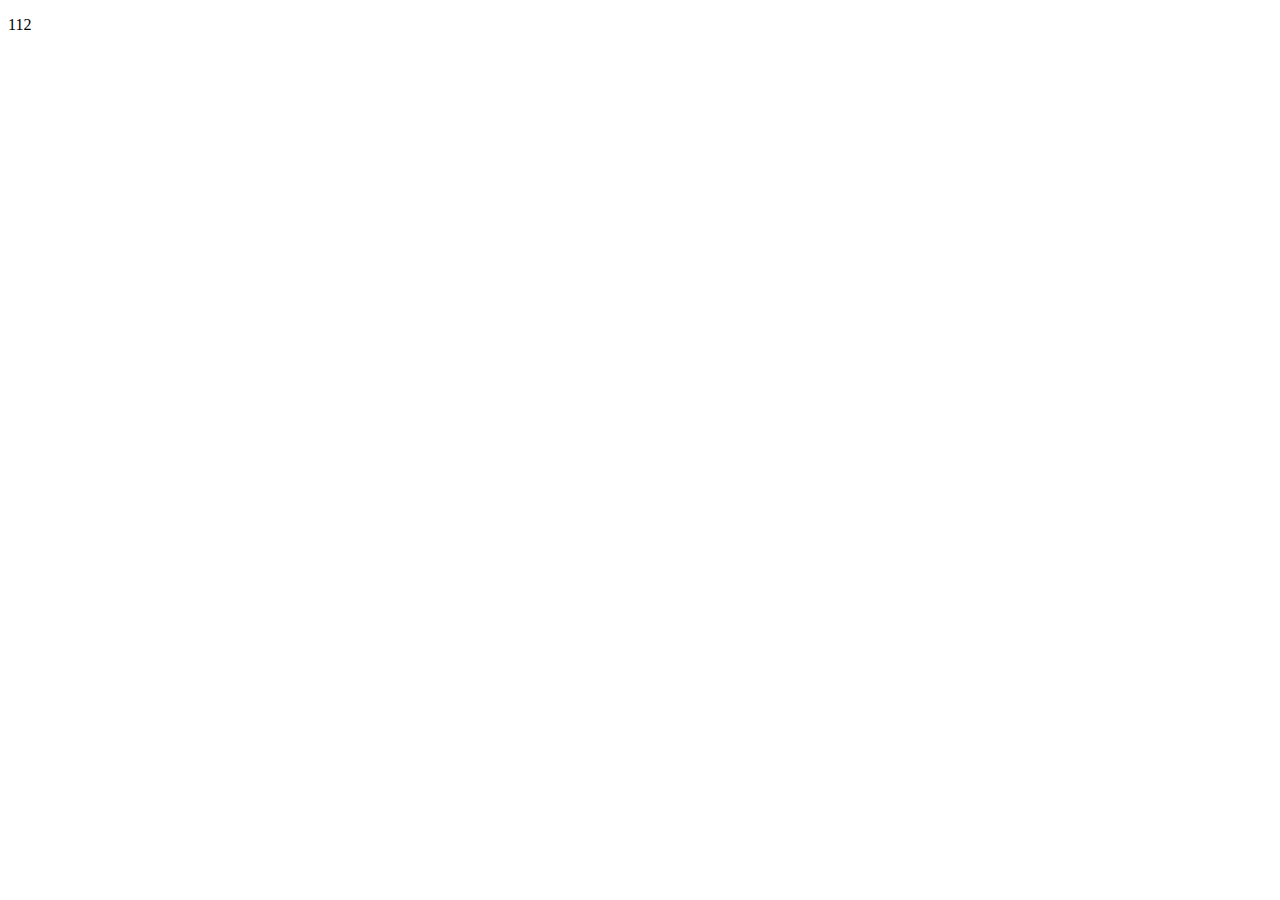
==== index.html @ 5f35214a "第一天提交" ====
<!DOCTYPE html>
<html lang="en">
  <head>
    <meta charset="UTF-8" />
    <meta name="viewport" content="width=device-width, initial-scale=1.0" />
    <meta http-equiv="X-UA-Compatible" content="ie=edge" />
    <title>Document</title>
  </head>
  <body>
    <p>112</p>
  </body>
</html>
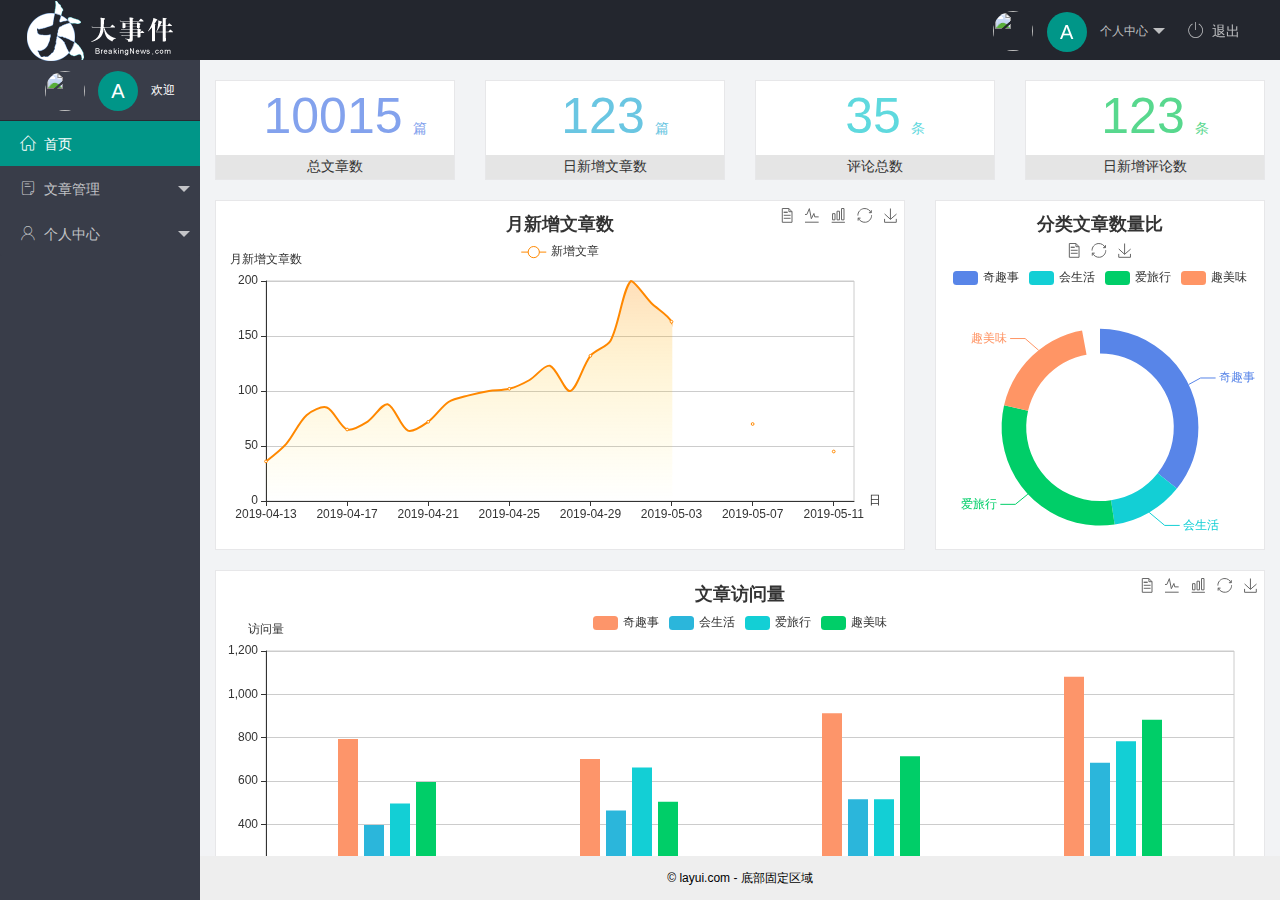
==== commit ccdc1748: "index提交" ====
--- a/index.html
+++ b/index.html
@@ -4,9 +4,98 @@
     <meta charset="UTF-8" />
     <meta name="viewport" content="width=device-width, initial-scale=1.0" />
     <meta http-equiv="X-UA-Compatible" content="ie=edge" />
-    <title>Document</title>
+    <title>后台主页</title>
+    <link
+      rel="stylesheet"
+      href="/assets/lib/layui/css/layui.css
+    "
+    />
+    <link rel="stylesheet" href="/assets/css/index.css" />
+    <link rel="stylesheet" href="/assets/fonts/iconfont.css" />
   </head>
-  <body>
-    <p>112</p>
+  <body class="layui-layout-body">
+    <div class="layui-layout layui-layout-admin">
+      <div class="layui-header">
+        <div class="layui-logo">
+          <img src="/assets/images/logo.png" alt="" />
+        </div>
+        <ul class="layui-nav layui-layout-right">
+          <li class="layui-nav-item">
+            <a href="javascript:;" class="userinfo">
+              <img src="http://t.cn/RCzsdCq" class="layui-nav-img" />
+              <span class="text-avatar">A</span>
+              个人中心
+            </a>
+            <dl class="layui-nav-child">
+              <dd><a href="">基本资料</a></dd>
+              <dd><a href="">更换头像</a></dd>
+              <dd><a href="">修改密码</a></dd>
+            </dl>
+          </li>
+          <li class="layui-nav-item">
+            <a href="javascript:;" id="btnLogout"><span class="iconfont icon-tuichu"></span>退出</a>
+          </li>
+        </ul>
+      </div>
+
+      <div class="layui-side layui-bg-black">
+        <div class="layui-side-scroll">
+          <!-- 左侧导航区域（可配合layui已有的垂直导航） -->
+          <div class="userinfo">
+            <img src="http://t.cn/RCzsdCq" class="layui-nav-img" />
+            <span class="text-avatar">A</span>
+            <span id="welcome">欢迎</span>
+          </div>
+          <ul class="layui-nav layui-nav-tree" lay-shrink="all">
+            <li class="layui-nav-item layui-this">
+              <a href="/home/dashboard.html" target="fm"><span class="iconfont icon-home"></span>首页</a>
+            </li>
+            <li class="layui-nav-item">
+              <a class="" href="javascript:;"><span class="iconfont icon-16"></span>文章管理</a>
+              <dl class="layui-nav-child">
+                <dd>
+                  <a href="javascript:;"><i class="layui-icon layui-icon-dialogue"></i> 文章类别</a>
+                </dd>
+                <dd>
+                  <a href="javascript:;"><i class="layui-icon layui-icon-dialogue"></i>文章列表</a>
+                </dd>
+                <dd>
+                  <a href="javascript:;"><i class="layui-icon layui-icon-dialogue"></i>发布文章</a>
+                </dd>
+              </dl>
+            </li>
+            <li class="layui-nav-item">
+              <a href="javascript:;"><span class="iconfont icon-user"></span>个人中心</a>
+              <dl class="layui-nav-child">
+                <dd>
+                  <a href="javascript:;"><i class="layui-icon layui-icon-dialogue"></i>基本资料</a>
+                </dd>
+                <dd>
+                  <a href="javascript:;"><i class="layui-icon layui-icon-dialogue"></i>更换头像</a>
+                </dd>
+                <dd>
+                  <a href="javascript:;"><i class="layui-icon layui-icon-dialogue"></i>更换密码</a>
+                </dd>
+              </dl>
+            </li>
+          </ul>
+        </div>
+      </div>
+
+      <div class="layui-body">
+        <!-- 内容主体区域 -->
+        <iframe src="/home/dashboard.html" name="fm" frameborder="0"></iframe>
+      </div>
+
+      <div class="layui-footer">
+        <!-- 底部固定区域 -->
+        © layui.com - 底部固定区域
+      </div>
+    </div>
+    <!-- 导入layui的js文件 -->
+    <script src="/assets/lib/layui/layui.all.js"></script>
+    <script src="/assets/lib/jquery.js"></script>
+    <script src="/assets/js/baseAPI.js"></script>
+    <script src="/assets/js/index.js"></script>
   </body>
 </html>
--- a/assets/lib/layui/css/layui.css
+++ b/assets/lib/layui/css/layui.css
@@ -0,0 +1,2 @@
+/** layui-v2.5.5 MIT License By https://www.layui.com */
+ .layui-inline,img{display:inline-block;vertical-align:middle}h1,h2,h3,h4,h5,h6{font-weight:400}.layui-edge,.layui-header,.layui-inline,.layui-main{position:relative}.layui-body,.layui-edge,.layui-elip{overflow:hidden}.layui-btn,.layui-edge,.layui-inline,img{vertical-align:middle}.layui-btn,.layui-disabled,.layui-icon,.layui-unselect{-moz-user-select:none;-webkit-user-select:none;-ms-user-select:none}.layui-elip,.layui-form-checkbox span,.layui-form-pane .layui-form-label{text-overflow:ellipsis;white-space:nowrap}.layui-breadcrumb,.layui-tree-btnGroup{visibility:hidden}blockquote,body,button,dd,div,dl,dt,form,h1,h2,h3,h4,h5,h6,input,li,ol,p,pre,td,textarea,th,ul{margin:0;padding:0;-webkit-tap-highlight-color:rgba(0,0,0,0)}a:active,a:hover{outline:0}img{border:none}li{list-style:none}table{border-collapse:collapse;border-spacing:0}h4,h5,h6{font-size:100%}button,input,optgroup,option,select,textarea{font-family:inherit;font-size:inherit;font-style:inherit;font-weight:inherit;outline:0}pre{white-space:pre-wrap;white-space:-moz-pre-wrap;white-space:-pre-wrap;white-space:-o-pre-wrap;word-wrap:break-word}body{line-height:24px;font:14px Helvetica Neue,Helvetica,PingFang SC,Tahoma,Arial,sans-serif}hr{height:1px;margin:10px 0;border:0;clear:both}a{color:#333;text-decoration:none}a:hover{color:#777}a cite{font-style:normal;*cursor:pointer}.layui-border-box,.layui-border-box *{box-sizing:border-box}.layui-box,.layui-box *{box-sizing:content-box}.layui-clear{clear:both;*zoom:1}.layui-clear:after{content:'\20';clear:both;*zoom:1;display:block;height:0}.layui-inline{*display:inline;*zoom:1}.layui-edge{display:inline-block;width:0;height:0;border-width:6px;border-style:dashed;border-color:transparent}.layui-edge-top{top:-4px;border-bottom-color:#999;border-bottom-style:solid}.layui-edge-right{border-left-color:#999;border-left-style:solid}.layui-edge-bottom{top:2px;border-top-color:#999;border-top-style:solid}.layui-edge-left{border-right-color:#999;border-right-style:solid}.layui-disabled,.layui-disabled:hover{color:#d2d2d2!important;cursor:not-allowed!important}.layui-circle{border-radius:100%}.layui-show{display:block!important}.layui-hide{display:none!important}@font-face{font-family:layui-icon;src:url(../font/iconfont.eot?v=250);src:url(../font/iconfont.eot?v=250#iefix) format('embedded-opentype'),url(../font/iconfont.woff2?v=250) format('woff2'),url(../font/iconfont.woff?v=250) format('woff'),url(../font/iconfont.ttf?v=250) format('truetype'),url(../font/iconfont.svg?v=250#layui-icon) format('svg')}.layui-icon{font-family:layui-icon!important;font-size:16px;font-style:normal;-webkit-font-smoothing:antialiased;-moz-osx-font-smoothing:grayscale}.layui-icon-reply-fill:before{content:"\e611"}.layui-icon-set-fill:before{content:"\e614"}.layui-icon-menu-fill:before{content:"\e60f"}.layui-icon-search:before{content:"\e615"}.layui-icon-share:before{content:"\e641"}.layui-icon-set-sm:before{content:"\e620"}.layui-icon-engine:before{content:"\e628"}.layui-icon-close:before{content:"\1006"}.layui-icon-close-fill:before{content:"\1007"}.layui-icon-chart-screen:before{content:"\e629"}.layui-icon-star:before{content:"\e600"}.layui-icon-circle-dot:before{content:"\e617"}.layui-icon-chat:before{content:"\e606"}.layui-icon-release:before{content:"\e609"}.layui-icon-list:before{content:"\e60a"}.layui-icon-chart:before{content:"\e62c"}.layui-icon-ok-circle:before{content:"\1005"}.layui-icon-layim-theme:before{content:"\e61b"}.layui-icon-table:before{content:"\e62d"}.layui-icon-right:before{content:"\e602"}.layui-icon-left:before{content:"\e603"}.layui-icon-cart-simple:before{content:"\e698"}.layui-icon-face-cry:before{content:"\e69c"}.layui-icon-face-smile:before{content:"\e6af"}.layui-icon-survey:before{content:"\e6b2"}.layui-icon-tree:before{content:"\e62e"}.layui-icon-upload-circle:before{content:"\e62f"}.layui-icon-add-circle:before{content:"\e61f"}.layui-icon-download-circle:before{content:"\e601"}.layui-icon-templeate-1:before{content:"\e630"}.layui-icon-util:before{content:"\e631"}.layui-icon-face-surprised:before{content:"\e664"}.layui-icon-edit:before{content:"\e642"}.layui-icon-speaker:before{content:"\e645"}.layui-icon-down:before{content:"\e61a"}.layui-icon-file:before{content:"\e621"}.layui-icon-layouts:before{content:"\e632"}.layui-icon-rate-half:before{content:"\e6c9"}.layui-icon-add-circle-fine:before{content:"\e608"}.layui-icon-prev-circle:before{content:"\e633"}.layui-icon-read:before{content:"\e705"}.layui-icon-404:before{content:"\e61c"}.layui-icon-carousel:before{content:"\e634"}.layui-icon-help:before{content:"\e607"}.layui-icon-code-circle:before{content:"\e635"}.layui-icon-water:before{content:"\e636"}.layui-icon-username:before{content:"\e66f"}.layui-icon-find-fill:before{content:"\e670"}.layui-icon-about:before{content:"\e60b"}.layui-icon-location:before{content:"\e715"}.layui-icon-up:before{content:"\e619"}.layui-icon-pause:before{content:"\e651"}.layui-icon-date:before{content:"\e637"}.layui-icon-layim-uploadfile:before{content:"\e61d"}.layui-icon-delete:before{content:"\e640"}.layui-icon-play:before{content:"\e652"}.layui-icon-top:before{content:"\e604"}.layui-icon-friends:before{content:"\e612"}.layui-icon-refresh-3:before{content:"\e9aa"}.layui-icon-ok:before{content:"\e605"}.layui-icon-layer:before{content:"\e638"}.layui-icon-face-smile-fine:before{content:"\e60c"}.layui-icon-dollar:before{content:"\e659"}.layui-icon-group:before{content:"\e613"}.layui-icon-layim-download:before{content:"\e61e"}.layui-icon-picture-fine:before{content:"\e60d"}.layui-icon-link:before{content:"\e64c"}.layui-icon-diamond:before{content:"\e735"}.layui-icon-log:before{content:"\e60e"}.layui-icon-rate-solid:before{content:"\e67a"}.layui-icon-fonts-del:before{content:"\e64f"}.layui-icon-unlink:before{content:"\e64d"}.layui-icon-fonts-clear:before{content:"\e639"}.layui-icon-triangle-r:before{content:"\e623"}.layui-icon-circle:before{content:"\e63f"}.layui-icon-radio:before{content:"\e643"}.layui-icon-align-center:before{content:"\e647"}.layui-icon-align-right:before{content:"\e648"}.layui-icon-align-left:before{content:"\e649"}.layui-icon-loading-1:before{content:"\e63e"}.layui-icon-return:before{content:"\e65c"}.layui-icon-fonts-strong:before{content:"\e62b"}.layui-icon-upload:before{content:"\e67c"}.layui-icon-dialogue:before{content:"\e63a"}.layui-icon-video:before{content:"\e6ed"}.layui-icon-headset:before{content:"\e6fc"}.layui-icon-cellphone-fine:before{content:"\e63b"}.layui-icon-add-1:before{content:"\e654"}.layui-icon-face-smile-b:before{content:"\e650"}.layui-icon-fonts-html:before{content:"\e64b"}.layui-icon-form:before{content:"\e63c"}.layui-icon-cart:before{content:"\e657"}.layui-icon-camera-fill:before{content:"\e65d"}.layui-icon-tabs:before{content:"\e62a"}.layui-icon-fonts-code:before{content:"\e64e"}.layui-icon-fire:before{content:"\e756"}.layui-icon-set:before{content:"\e716"}.layui-icon-fonts-u:before{content:"\e646"}.layui-icon-triangle-d:before{content:"\e625"}.layui-icon-tips:before{content:"\e702"}.layui-icon-picture:before{content:"\e64a"}.layui-icon-more-vertical:before{content:"\e671"}.layui-icon-flag:before{content:"\e66c"}.layui-icon-loading:before{content:"\e63d"}.layui-icon-fonts-i:before{content:"\e644"}.layui-icon-refresh-1:before{content:"\e666"}.layui-icon-rmb:before{content:"\e65e"}.layui-icon-home:before{content:"\e68e"}.layui-icon-user:before{content:"\e770"}.layui-icon-notice:before{content:"\e667"}.layui-icon-login-weibo:before{content:"\e675"}.layui-icon-voice:before{content:"\e688"}.layui-icon-upload-drag:before{content:"\e681"}.layui-icon-login-qq:before{content:"\e676"}.layui-icon-snowflake:before{content:"\e6b1"}.layui-icon-file-b:before{content:"\e655"}.layui-icon-template:before{content:"\e663"}.layui-icon-auz:before{content:"\e672"}.layui-icon-console:before{content:"\e665"}.layui-icon-app:before{content:"\e653"}.layui-icon-prev:before{content:"\e65a"}.layui-icon-website:before{content:"\e7ae"}.layui-icon-next:before{content:"\e65b"}.layui-icon-component:before{content:"\e857"}.layui-icon-more:before{content:"\e65f"}.layui-icon-login-wechat:before{content:"\e677"}.layui-icon-shrink-right:before{content:"\e668"}.layui-icon-spread-left:before{content:"\e66b"}.layui-icon-camera:before{content:"\e660"}.layui-icon-note:before{content:"\e66e"}.layui-icon-refresh:before{content:"\e669"}.layui-icon-female:before{content:"\e661"}.layui-icon-male:before{content:"\e662"}.layui-icon-password:before{content:"\e673"}.layui-icon-senior:before{content:"\e674"}.layui-icon-theme:before{content:"\e66a"}.layui-icon-tread:before{content:"\e6c5"}.layui-icon-praise:before{content:"\e6c6"}.layui-icon-star-fill:before{content:"\e658"}.layui-icon-rate:before{content:"\e67b"}.layui-icon-template-1:before{content:"\e656"}.layui-icon-vercode:before{content:"\e679"}.layui-icon-cellphone:before{content:"\e678"}.layui-icon-screen-full:before{content:"\e622"}.layui-icon-screen-restore:before{content:"\e758"}.layui-icon-cols:before{content:"\e610"}.layui-icon-export:before{content:"\e67d"}.layui-icon-print:before{content:"\e66d"}.layui-icon-slider:before{content:"\e714"}.layui-icon-addition:before{content:"\e624"}.layui-icon-subtraction:before{content:"\e67e"}.layui-icon-service:before{content:"\e626"}.layui-icon-transfer:before{content:"\e691"}.layui-main{width:1140px;margin:0 auto}.layui-header{z-index:1000;height:60px}.layui-header a:hover{transition:all .5s;-webkit-transition:all .5s}.layui-side{position:fixed;left:0;top:0;bottom:0;z-index:999;width:200px;overflow-x:hidden}.layui-side-scroll{position:relative;width:220px;height:100%;overflow-x:hidden}.layui-body{position:absolute;left:200px;right:0;top:0;bottom:0;z-index:998;width:auto;overflow-y:auto;box-sizing:border-box}.layui-layout-body{overflow:hidden}.layui-layout-admin .layui-header{background-color:#23262E}.layui-layout-admin .layui-side{top:60px;width:200px;overflow-x:hidden}.layui-layout-admin .layui-body{position:fixed;top:60px;bottom:44px}.layui-layout-admin .layui-main{width:auto;margin:0 15px}.layui-layout-admin .layui-footer{position:fixed;left:200px;right:0;bottom:0;height:44px;line-height:44px;padding:0 15px;background-color:#eee}.layui-layout-admin .layui-logo{position:absolute;left:0;top:0;width:200px;height:100%;line-height:60px;text-align:center;color:#009688;font-size:16px}.layui-layout-admin .layui-header .layui-nav{background:0 0}.layui-layout-left{position:absolute!important;left:200px;top:0}.layui-layout-right{position:absolute!important;right:0;top:0}.layui-container{position:relative;margin:0 auto;padding:0 15px;box-sizing:border-box}.layui-fluid{position:relative;margin:0 auto;padding:0 15px}.layui-row:after,.layui-row:before{content:'';display:block;clear:both}.layui-col-lg1,.layui-col-lg10,.layui-col-lg11,.layui-col-lg12,.layui-col-lg2,.layui-col-lg3,.layui-col-lg4,.layui-col-lg5,.layui-col-lg6,.layui-col-lg7,.layui-col-lg8,.layui-col-lg9,.layui-col-md1,.layui-col-md10,.layui-col-md11,.layui-col-md12,.layui-col-md2,.layui-col-md3,.layui-col-md4,.layui-col-md5,.layui-col-md6,.layui-col-md7,.layui-col-md8,.layui-col-md9,.layui-col-sm1,.layui-col-sm10,.layui-col-sm11,.layui-col-sm12,.layui-col-sm2,.layui-col-sm3,.layui-col-sm4,.layui-col-sm5,.layui-col-sm6,.layui-col-sm7,.layui-col-sm8,.layui-col-sm9,.layui-col-xs1,.layui-col-xs10,.layui-col-xs11,.layui-col-xs12,.layui-col-xs2,.layui-col-xs3,.layui-col-xs4,.layui-col-xs5,.layui-col-xs6,.layui-col-xs7,.layui-col-xs8,.layui-col-xs9{position:relative;display:block;box-sizing:border-box}.layui-col-xs1,.layui-col-xs10,.layui-col-xs11,.layui-col-xs12,.layui-col-xs2,.layui-col-xs3,.layui-col-xs4,.layui-col-xs5,.layui-col-xs6,.layui-col-xs7,.layui-col-xs8,.layui-col-xs9{float:left}.layui-col-xs1{width:8.33333333%}.layui-col-xs2{width:16.66666667%}.layui-col-xs3{width:25%}.layui-col-xs4{width:33.33333333%}.layui-col-xs5{width:41.66666667%}.layui-col-xs6{width:50%}.layui-col-xs7{width:58.33333333%}.layui-col-xs8{width:66.66666667%}.layui-col-xs9{width:75%}.layui-col-xs10{width:83.33333333%}.layui-col-xs11{width:91.66666667%}.layui-col-xs12{width:100%}.layui-col-xs-offset1{margin-left:8.33333333%}.layui-col-xs-offset2{margin-left:16.66666667%}.layui-col-xs-offset3{margin-left:25%}.layui-col-xs-offset4{margin-left:33.33333333%}.layui-col-xs-offset5{margin-left:41.66666667%}.layui-col-xs-offset6{margin-left:50%}.layui-col-xs-offset7{margin-left:58.33333333%}.layui-col-xs-offset8{margin-left:66.66666667%}.layui-col-xs-offset9{margin-left:75%}.layui-col-xs-offset10{margin-left:83.33333333%}.layui-col-xs-offset11{margin-left:91.66666667%}.layui-col-xs-offset12{margin-left:100%}@media screen and (max-width:768px){.layui-hide-xs{display:none!important}.layui-show-xs-block{display:block!important}.layui-show-xs-inline{display:inline!important}.layui-show-xs-inline-block{display:inline-block!important}}@media screen and (min-width:768px){.layui-container{width:750px}.layui-hide-sm{display:none!important}.layui-show-sm-block{display:block!important}.layui-show-sm-inline{display:inline!important}.layui-show-sm-inline-block{display:inline-block!important}.layui-col-sm1,.layui-col-sm10,.layui-col-sm11,.layui-col-sm12,.layui-col-sm2,.layui-col-sm3,.layui-col-sm4,.layui-col-sm5,.layui-col-sm6,.layui-col-sm7,.layui-col-sm8,.layui-col-sm9{float:left}.layui-col-sm1{width:8.33333333%}.layui-col-sm2{width:16.66666667%}.layui-col-sm3{width:25%}.layui-col-sm4{width:33.33333333%}.layui-col-sm5{width:41.66666667%}.layui-col-sm6{width:50%}.layui-col-sm7{width:58.33333333%}.layui-col-sm8{width:66.66666667%}.layui-col-sm9{width:75%}.layui-col-sm10{width:83.33333333%}.layui-col-sm11{width:91.66666667%}.layui-col-sm12{width:100%}.layui-col-sm-offset1{margin-left:8.33333333%}.layui-col-sm-offset2{margin-left:16.66666667%}.layui-col-sm-offset3{margin-left:25%}.layui-col-sm-offset4{margin-left:33.33333333%}.layui-col-sm-offset5{margin-left:41.66666667%}.layui-col-sm-offset6{margin-left:50%}.layui-col-sm-offset7{margin-left:58.33333333%}.layui-col-sm-offset8{margin-left:66.66666667%}.layui-col-sm-offset9{margin-left:75%}.layui-col-sm-offset10{margin-left:83.33333333%}.layui-col-sm-offset11{margin-left:91.66666667%}.layui-col-sm-offset12{margin-left:100%}}@media screen and (min-width:992px){.layui-container{width:970px}.layui-hide-md{display:none!important}.layui-show-md-block{display:block!important}.layui-show-md-inline{display:inline!important}.layui-show-md-inline-block{display:inline-block!important}.layui-col-md1,.layui-col-md10,.layui-col-md11,.layui-col-md12,.layui-col-md2,.layui-col-md3,.layui-col-md4,.layui-col-md5,.layui-col-md6,.layui-col-md7,.layui-col-md8,.layui-col-md9{float:left}.layui-col-md1{width:8.33333333%}.layui-col-md2{width:16.66666667%}.layui-col-md3{width:25%}.layui-col-md4{width:33.33333333%}.layui-col-md5{width:41.66666667%}.layui-col-md6{width:50%}.layui-col-md7{width:58.33333333%}.layui-col-md8{width:66.66666667%}.layui-col-md9{width:75%}.layui-col-md10{width:83.33333333%}.layui-col-md11{width:91.66666667%}.layui-col-md12{width:100%}.layui-col-md-offset1{margin-left:8.33333333%}.layui-col-md-offset2{margin-left:16.66666667%}.layui-col-md-offset3{margin-left:25%}.layui-col-md-offset4{margin-left:33.33333333%}.layui-col-md-offset5{margin-left:41.66666667%}.layui-col-md-offset6{margin-left:50%}.layui-col-md-offset7{margin-left:58.33333333%}.layui-col-md-offset8{margin-left:66.66666667%}.layui-col-md-offset9{margin-left:75%}.layui-col-md-offset10{margin-left:83.33333333%}.layui-col-md-offset11{margin-left:91.66666667%}.layui-col-md-offset12{margin-left:100%}}@media screen and (min-width:1200px){.layui-container{width:1170px}.layui-hide-lg{display:none!important}.layui-show-lg-block{display:block!important}.layui-show-lg-inline{display:inline!important}.layui-show-lg-inline-block{display:inline-block!important}.layui-col-lg1,.layui-col-lg10,.layui-col-lg11,.layui-col-lg12,.layui-col-lg2,.layui-col-lg3,.layui-col-lg4,.layui-col-lg5,.layui-col-lg6,.layui-col-lg7,.layui-col-lg8,.layui-col-lg9{float:left}.layui-col-lg1{width:8.33333333%}.layui-col-lg2{width:16.66666667%}.layui-col-lg3{width:25%}.layui-col-lg4{width:33.33333333%}.layui-col-lg5{width:41.66666667%}.layui-col-lg6{width:50%}.layui-col-lg7{width:58.33333333%}.layui-col-lg8{width:66.66666667%}.layui-col-lg9{width:75%}.layui-col-lg10{width:83.33333333%}.layui-col-lg11{width:91.66666667%}.layui-col-lg12{width:100%}.layui-col-lg-offset1{margin-left:8.33333333%}.layui-col-lg-offset2{margin-left:16.66666667%}.layui-col-lg-offset3{margin-left:25%}.layui-col-lg-offset4{margin-left:33.33333333%}.layui-col-lg-offset5{margin-left:41.66666667%}.layui-col-lg-offset6{margin-left:50%}.layui-col-lg-offset7{margin-left:58.33333333%}.layui-col-lg-offset8{margin-left:66.66666667%}.layui-col-lg-offset9{margin-left:75%}.layui-col-lg-offset10{margin-left:83.33333333%}.layui-col-lg-offset11{margin-left:91.66666667%}.layui-col-lg-offset12{margin-left:100%}}.layui-col-space1{margin:-.5px}.layui-col-space1>*{padding:.5px}.layui-col-space3{margin:-1.5px}.layui-col-space3>*{padding:1.5px}.layui-col-space5{margin:-2.5px}.layui-col-space5>*{padding:2.5px}.layui-col-space8{margin:-3.5px}.layui-col-space8>*{padding:3.5px}.layui-col-space10{margin:-5px}.layui-col-space10>*{padding:5px}.layui-col-space12{margin:-6px}.layui-col-space12>*{padding:6px}.layui-col-space15{margin:-7.5px}.layui-col-space15>*{padding:7.5px}.layui-col-space18{margin:-9px}.layui-col-space18>*{padding:9px}.layui-col-space20{margin:-10px}.layui-col-space20>*{padding:10px}.layui-col-space22{margin:-11px}.layui-col-space22>*{padding:11px}.layui-col-space25{margin:-12.5px}.layui-col-space25>*{padding:12.5px}.layui-col-space30{margin:-15px}.layui-col-space30>*{padding:15px}.layui-btn,.layui-input,.layui-select,.layui-textarea,.layui-upload-button{outline:0;-webkit-appearance:none;transition:all .3s;-webkit-transition:all .3s;box-sizing:border-box}.layui-elem-quote{margin-bottom:10px;padding:15px;line-height:22px;border-left:5px solid #009688;border-radius:0 2px 2px 0;background-color:#f2f2f2}.layui-quote-nm{border-style:solid;border-width:1px 1px 1px 5px;background:0 0}.layui-elem-field{margin-bottom:10px;padding:0;border-width:1px;border-style:solid}.layui-elem-field legend{margin-left:20px;padding:0 10px;font-size:20px;font-weight:300}.layui-field-title{margin:10px 0 20px;border-width:1px 0 0}.layui-field-box{padding:10px 15px}.layui-field-title .layui-field-box{padding:10px 0}.layui-progress{position:relative;height:6px;border-radius:20px;background-color:#e2e2e2}.layui-progress-bar{position:absolute;left:0;top:0;width:0;max-width:100%;height:6px;border-radius:20px;text-align:right;background-color:#5FB878;transition:all .3s;-webkit-transition:all .3s}.layui-progress-big,.layui-progress-big .layui-progress-bar{height:18px;line-height:18px}.layui-progress-text{position:relative;top:-20px;line-height:18px;font-size:12px;color:#666}.layui-progress-big .layui-progress-text{position:static;padding:0 10px;color:#fff}.layui-collapse{border-width:1px;border-style:solid;border-radius:2px}.layui-colla-content,.layui-colla-item{border-top-width:1px;border-top-style:solid}.layui-colla-item:first-child{border-top:none}.layui-colla-title{position:relative;height:42px;line-height:42px;padding:0 15px 0 35px;color:#333;background-color:#f2f2f2;cursor:pointer;font-size:14px;overflow:hidden}.layui-colla-content{display:none;padding:10px 15px;line-height:22px;color:#666}.layui-colla-icon{position:absolute;left:15px;top:0;font-size:14px}.layui-card{margin-bottom:15px;border-radius:2px;background-color:#fff;box-shadow:0 1px 2px 0 rgba(0,0,0,.05)}.layui-card:last-child{margin-bottom:0}.layui-card-header{position:relative;height:42px;line-height:42px;padding:0 15px;border-bottom:1px solid #f6f6f6;color:#333;border-radius:2px 2px 0 0;font-size:14px}.layui-bg-black,.layui-bg-blue,.layui-bg-cyan,.layui-bg-green,.layui-bg-orange,.layui-bg-red{color:#fff!important}.layui-card-body{position:relative;padding:10px 15px;line-height:24px}.layui-card-body[pad15]{padding:15px}.layui-card-body[pad20]{padding:20px}.layui-card-body .layui-table{margin:5px 0}.layui-card .layui-tab{margin:0}.layui-panel-window{position:relative;padding:15px;border-radius:0;border-top:5px solid #E6E6E6;background-color:#fff}.layui-auxiliar-moving{position:fixed;left:0;right:0;top:0;bottom:0;width:100%;height:100%;background:0 0;z-index:9999999999}.layui-form-label,.layui-form-mid,.layui-form-select,.layui-input-block,.layui-input-inline,.layui-textarea{position:relative}.layui-bg-red{background-color:#FF5722!important}.layui-bg-orange{background-color:#FFB800!important}.layui-bg-green{background-color:#009688!important}.layui-bg-cyan{background-color:#2F4056!important}.layui-bg-blue{background-color:#1E9FFF!important}.layui-bg-black{background-color:#393D49!important}.layui-bg-gray{background-color:#eee!important;color:#666!important}.layui-badge-rim,.layui-colla-content,.layui-colla-item,.layui-collapse,.layui-elem-field,.layui-form-pane .layui-form-item[pane],.layui-form-pane .layui-form-label,.layui-input,.layui-layedit,.layui-layedit-tool,.layui-quote-nm,.layui-select,.layui-tab-bar,.layui-tab-card,.layui-tab-title,.layui-tab-title .layui-this:after,.layui-textarea{border-color:#e6e6e6}.layui-timeline-item:before,hr{background-color:#e6e6e6}.layui-text{line-height:22px;font-size:14px;color:#666}.layui-text h1,.layui-text h2,.layui-text h3{font-weight:500;color:#333}.layui-text h1{font-size:30px}.layui-text h2{font-size:24px}.layui-text h3{font-size:18px}.layui-text a:not(.layui-btn){color:#01AAED}.layui-text a:not(.layui-btn):hover{text-decoration:underline}.layui-text ul{padding:5px 0 5px 15px}.layui-text ul li{margin-top:5px;list-style-type:disc}.layui-text em,.layui-word-aux{color:#999!important;padding:0 5px!important}.layui-btn{display:inline-block;height:38px;line-height:38px;padding:0 18px;background-color:#009688;color:#fff;white-space:nowrap;text-align:center;font-size:14px;border:none;border-radius:2px;cursor:pointer}.layui-btn:hover{opacity:.8;filter:alpha(opacity=80);color:#fff}.layui-btn:active{opacity:1;filter:alpha(opacity=100)}.layui-btn+.layui-btn{margin-left:10px}.layui-btn-container{font-size:0}.layui-btn-container .layui-btn{margin-right:10px;margin-bottom:10px}.layui-btn-container .layui-btn+.layui-btn{margin-left:0}.layui-table .layui-btn-container .layui-btn{margin-bottom:9px}.layui-btn-radius{border-radius:100px}.layui-btn .layui-icon{margin-right:3px;font-size:18px;vertical-align:bottom;vertical-align:middle\9}.layui-btn-primary{border:1px solid #C9C9C9;background-color:#fff;color:#555}.layui-btn-primary:hover{border-color:#009688;color:#333}.layui-btn-normal{background-color:#1E9FFF}.layui-btn-warm{background-color:#FFB800}.layui-btn-danger{background-color:#FF5722}.layui-btn-checked{background-color:#5FB878}.layui-btn-disabled,.layui-btn-disabled:active,.layui-btn-disabled:hover{border:1px solid #e6e6e6;background-color:#FBFBFB;color:#C9C9C9;cursor:not-allowed;opacity:1}.layui-btn-lg{height:44px;line-height:44px;padding:0 25px;font-size:16px}.layui-btn-sm{height:30px;line-height:30px;padding:0 10px;font-size:12px}.layui-btn-sm i{font-size:16px!important}.layui-btn-xs{height:22px;line-height:22px;padding:0 5px;font-size:12px}.layui-btn-xs i{font-size:14px!important}.layui-btn-group{display:inline-block;vertical-align:middle;font-size:0}.layui-btn-group .layui-btn{margin-left:0!important;margin-right:0!important;border-left:1px solid rgba(255,255,255,.5);border-radius:0}.layui-btn-group .layui-btn-primary{border-left:none}.layui-btn-group .layui-btn-primary:hover{border-color:#C9C9C9;color:#009688}.layui-btn-group .layui-btn:first-child{border-left:none;border-radius:2px 0 0 2px}.layui-btn-group .layui-btn-primary:first-child{border-left:1px solid #c9c9c9}.layui-btn-group .layui-btn:last-child{border-radius:0 2px 2px 0}.layui-btn-group .layui-btn+.layui-btn{margin-left:0}.layui-btn-group+.layui-btn-group{margin-left:10px}.layui-btn-fluid{width:100%}.layui-input,.layui-select,.layui-textarea{height:38px;line-height:1.3;line-height:38px\9;border-width:1px;border-style:solid;background-color:#fff;border-radius:2px}.layui-input::-webkit-input-placeholder,.layui-select::-webkit-input-placeholder,.layui-textarea::-webkit-input-placeholder{line-height:1.3}.layui-input,.layui-textarea{display:block;width:100%;padding-left:10px}.layui-input:hover,.layui-textarea:hover{border-color:#D2D2D2!important}.layui-input:focus,.layui-textarea:focus{border-color:#C9C9C9!important}.layui-textarea{min-height:100px;height:auto;line-height:20px;padding:6px 10px;resize:vertical}.layui-select{padding:0 10px}.layui-form input[type=checkbox],.layui-form input[type=radio],.layui-form select{display:none}.layui-form [lay-ignore]{display:initial}.layui-form-item{margin-bottom:15px;clear:both;*zoom:1}.layui-form-item:after{content:'\20';clear:both;*zoom:1;display:block;height:0}.layui-form-label{float:left;display:block;padding:9px 15px;width:80px;font-weight:400;line-height:20px;text-align:right}.layui-form-label-col{display:block;float:none;padding:9px 0;line-height:20px;text-align:left}.layui-form-item .layui-inline{margin-bottom:5px;margin-right:10px}.layui-input-block{margin-left:110px;min-height:36px}.layui-input-inline{display:inline-block;vertical-align:middle}.layui-form-item .layui-input-inline{float:left;width:190px;margin-right:10px}.layui-form-text .layui-input-inline{width:auto}.layui-form-mid{float:left;display:block;padding:9px 0!important;line-height:20px;margin-right:10px}.layui-form-danger+.layui-form-select .layui-input,.layui-form-danger:focus{border-color:#FF5722!important}.layui-form-select .layui-input{padding-right:30px;cursor:pointer}.layui-form-select .layui-edge{position:absolute;right:10px;top:50%;margin-top:-3px;cursor:pointer;border-width:6px;border-top-color:#c2c2c2;border-top-style:solid;transition:all .3s;-webkit-transition:all .3s}.layui-form-select dl{display:none;position:absolute;left:0;top:42px;padding:5px 0;z-index:899;min-width:100%;border:1px solid #d2d2d2;max-height:300px;overflow-y:auto;background-color:#fff;border-radius:2px;box-shadow:0 2px 4px rgba(0,0,0,.12);box-sizing:border-box}.layui-form-select dl dd,.layui-form-select dl dt{padding:0 10px;line-height:36px;white-space:nowrap;overflow:hidden;text-overflow:ellipsis}.layui-form-select dl dt{font-size:12px;color:#999}.layui-form-select dl dd{cursor:pointer}.layui-form-select dl dd:hover{background-color:#f2f2f2;-webkit-transition:.5s all;transition:.5s all}.layui-form-select .layui-select-group dd{padding-left:20px}.layui-form-select dl dd.layui-select-tips{padding-left:10px!important;color:#999}.layui-form-select dl dd.layui-this{background-color:#5FB878;color:#fff}.layui-form-checkbox,.layui-form-select dl dd.layui-disabled{background-color:#fff}.layui-form-selected dl{display:block}.layui-form-checkbox,.layui-form-checkbox *,.layui-form-switch{display:inline-block;vertical-align:middle}.layui-form-selected .layui-edge{margin-top:-9px;-webkit-transform:rotate(180deg);transform:rotate(180deg);margin-top:-3px\9}:root .layui-form-selected .layui-edge{margin-top:-9px\0/IE9}.layui-form-selectup dl{top:auto;bottom:42px}.layui-select-none{margin:5px 0;text-align:center;color:#999}.layui-select-disabled .layui-disabled{border-color:#eee!important}.layui-select-disabled .layui-edge{border-top-color:#d2d2d2}.layui-form-checkbox{position:relative;height:30px;line-height:30px;margin-right:10px;padding-right:30px;cursor:pointer;font-size:0;-webkit-transition:.1s linear;transition:.1s linear;box-sizing:border-box}.layui-form-checkbox span{padding:0 10px;height:100%;font-size:14px;border-radius:2px 0 0 2px;background-color:#d2d2d2;color:#fff;overflow:hidden}.layui-form-checkbox:hover span{background-color:#c2c2c2}.layui-form-checkbox i{position:absolute;right:0;top:0;width:30px;height:28px;border:1px solid #d2d2d2;border-left:none;border-radius:0 2px 2px 0;color:#fff;font-size:20px;text-align:center}.layui-form-checkbox:hover i{border-color:#c2c2c2;color:#c2c2c2}.layui-form-checked,.layui-form-checked:hover{border-color:#5FB878}.layui-form-checked span,.layui-form-checked:hover span{background-color:#5FB878}.layui-form-checked i,.layui-form-checked:hover i{color:#5FB878}.layui-form-item .layui-form-checkbox{margin-top:4px}.layui-form-checkbox[lay-skin=primary]{height:auto!important;line-height:normal!important;min-width:18px;min-height:18px;border:none!important;margin-right:0;padding-left:28px;padding-right:0;background:0 0}.layui-form-checkbox[lay-skin=primary] span{padding-left:0;padding-right:15px;line-height:18px;background:0 0;color:#666}.layui-form-checkbox[lay-skin=primary] i{right:auto;left:0;width:16px;height:16px;line-height:16px;border:1px solid #d2d2d2;font-size:12px;border-radius:2px;background-color:#fff;-webkit-transition:.1s linear;transition:.1s linear}.layui-form-checkbox[lay-skin=primary]:hover i{border-color:#5FB878;color:#fff}.layui-form-checked[lay-skin=primary] i{border-color:#5FB878!important;background-color:#5FB878;color:#fff}.layui-checkbox-disbaled[lay-skin=primary] span{background:0 0!important;color:#c2c2c2}.layui-checkbox-disbaled[lay-skin=primary]:hover i{border-color:#d2d2d2}.layui-form-item .layui-form-checkbox[lay-skin=primary]{margin-top:10px}.layui-form-switch{position:relative;height:22px;line-height:22px;min-width:35px;padding:0 5px;margin-top:8px;border:1px solid #d2d2d2;border-radius:20px;cursor:pointer;background-color:#fff;-webkit-transition:.1s linear;transition:.1s linear}.layui-form-switch i{position:absolute;left:5px;top:3px;width:16px;height:16px;border-radius:20px;background-color:#d2d2d2;-webkit-transition:.1s linear;transition:.1s linear}.layui-form-switch em{position:relative;top:0;width:25px;margin-left:21px;padding:0!important;text-align:center!important;color:#999!important;font-style:normal!important;font-size:12px}.layui-form-onswitch{border-color:#5FB878;background-color:#5FB878}.layui-checkbox-disbaled,.layui-checkbox-disbaled i{border-color:#e2e2e2!important}.layui-form-onswitch i{left:100%;margin-left:-21px;background-color:#fff}.layui-form-onswitch em{margin-left:5px;margin-right:21px;color:#fff!important}.layui-checkbox-disbaled span{background-color:#e2e2e2!important}.layui-checkbox-disbaled:hover i{color:#fff!important}[lay-radio]{display:none}.layui-form-radio,.layui-form-radio *{display:inline-block;vertical-align:middle}.layui-form-radio{line-height:28px;margin:6px 10px 0 0;padding-right:10px;cursor:pointer;font-size:0}.layui-form-radio *{font-size:14px}.layui-form-radio>i{margin-right:8px;font-size:22px;color:#c2c2c2}.layui-form-radio>i:hover,.layui-form-radioed>i{color:#5FB878}.layui-radio-disbaled>i{color:#e2e2e2!important}.layui-form-pane .layui-form-label{width:110px;padding:8px 15px;height:38px;line-height:20px;border-width:1px;border-style:solid;border-radius:2px 0 0 2px;text-align:center;background-color:#FBFBFB;overflow:hidden;box-sizing:border-box}.layui-form-pane .layui-input-inline{margin-left:-1px}.layui-form-pane .layui-input-block{margin-left:110px;left:-1px}.layui-form-pane .layui-input{border-radius:0 2px 2px 0}.layui-form-pane .layui-form-text .layui-form-label{float:none;width:100%;border-radius:2px;box-sizing:border-box;text-align:left}.layui-form-pane .layui-form-text .layui-input-inline{display:block;margin:0;top:-1px;clear:both}.layui-form-pane .layui-form-text .layui-input-block{margin:0;left:0;top:-1px}.layui-form-pane .layui-form-text .layui-textarea{min-height:100px;border-radius:0 0 2px 2px}.layui-form-pane .layui-form-checkbox{margin:4px 0 4px 10px}.layui-form-pane .layui-form-radio,.layui-form-pane .layui-form-switch{margin-top:6px;margin-left:10px}.layui-form-pane .layui-form-item[pane]{position:relative;border-width:1px;border-style:solid}.layui-form-pane .layui-form-item[pane] .layui-form-label{position:absolute;left:0;top:0;height:100%;border-width:0 1px 0 0}.layui-form-pane .layui-form-item[pane] .layui-input-inline{margin-left:110px}@media screen and (max-width:450px){.layui-form-item .layui-form-label{text-overflow:ellipsis;overflow:hidden;white-space:nowrap}.layui-form-item .layui-inline{display:block;margin-right:0;margin-bottom:20px;clear:both}.layui-form-item .layui-inline:after{content:'\20';clear:both;display:block;height:0}.layui-form-item .layui-input-inline{display:block;float:none;left:-3px;width:auto;margin:0 0 10px 112px}.layui-form-item .layui-input-inline+.layui-form-mid{margin-left:110px;top:-5px;padding:0}.layui-form-item .layui-form-checkbox{margin-right:5px;margin-bottom:5px}}.layui-layedit{border-width:1px;border-style:solid;border-radius:2px}.layui-layedit-tool{padding:3px 5px;border-bottom-width:1px;border-bottom-style:solid;font-size:0}.layedit-tool-fixed{position:fixed;top:0;border-top:1px solid #e2e2e2}.layui-layedit-tool .layedit-tool-mid,.layui-layedit-tool .layui-icon{display:inline-block;vertical-align:middle;text-align:center;font-size:14px}.layui-layedit-tool .layui-icon{position:relative;width:32px;height:30px;line-height:30px;margin:3px 5px;color:#777;cursor:pointer;border-radius:2px}.layui-layedit-tool .layui-icon:hover{color:#393D49}.layui-layedit-tool .layui-icon:active{color:#000}.layui-layedit-tool .layedit-tool-active{background-color:#e2e2e2;color:#000}.layui-layedit-tool .layui-disabled,.layui-layedit-tool .layui-disabled:hover{color:#d2d2d2;cursor:not-allowed}.layui-layedit-tool .layedit-tool-mid{width:1px;height:18px;margin:0 10px;background-color:#d2d2d2}.layedit-tool-html{width:50px!important;font-size:30px!important}.layedit-tool-b,.layedit-tool-code,.layedit-tool-help{font-size:16px!important}.layedit-tool-d,.layedit-tool-face,.layedit-tool-image,.layedit-tool-unlink{font-size:18px!important}.layedit-tool-image input{position:absolute;font-size:0;left:0;top:0;width:100%;height:100%;opacity:.01;filter:Alpha(opacity=1);cursor:pointer}.layui-layedit-iframe iframe{display:block;width:100%}#LAY_layedit_code{overflow:hidden}.layui-laypage{display:inline-block;*display:inline;*zoom:1;vertical-align:middle;margin:10px 0;font-size:0}.layui-laypage>a:first-child,.layui-laypage>a:first-child em{border-radius:2px 0 0 2px}.layui-laypage>a:last-child,.layui-laypage>a:last-child em{border-radius:0 2px 2px 0}.layui-laypage>:first-child{margin-left:0!important}.layui-laypage>:last-child{margin-right:0!important}.layui-laypage a,.layui-laypage button,.layui-laypage input,.layui-laypage select,.layui-laypage span{border:1px solid #e2e2e2}.layui-laypage a,.layui-laypage span{display:inline-block;*display:inline;*zoom:1;vertical-align:middle;padding:0 15px;height:28px;line-height:28px;margin:0 -1px 5px 0;background-color:#fff;color:#333;font-size:12px}.layui-flow-more a *,.layui-laypage input,.layui-table-view select[lay-ignore]{display:inline-block}.layui-laypage a:hover{color:#009688}.layui-laypage em{font-style:normal}.layui-laypage .layui-laypage-spr{color:#999;font-weight:700}.layui-laypage a{text-decoration:none}.layui-laypage .layui-laypage-curr{position:relative}.layui-laypage .layui-laypage-curr em{position:relative;color:#fff}.layui-laypage .layui-laypage-curr .layui-laypage-em{position:absolute;left:-1px;top:-1px;padding:1px;width:100%;height:100%;background-color:#009688}.layui-laypage-em{border-radius:2px}.layui-laypage-next em,.layui-laypage-prev em{font-family:Sim sun;font-size:16px}.layui-laypage .layui-laypage-count,.layui-laypage .layui-laypage-limits,.layui-laypage .layui-laypage-refresh,.layui-laypage .layui-laypage-skip{margin-left:10px;margin-right:10px;padding:0;border:none}.layui-laypage .layui-laypage-limits,.layui-laypage .layui-laypage-refresh{vertical-align:top}.layui-laypage .layui-laypage-refresh i{font-size:18px;cursor:pointer}.layui-laypage select{height:22px;padding:3px;border-radius:2px;cursor:pointer}.layui-laypage .layui-laypage-skip{height:30px;line-height:30px;color:#999}.layui-laypage button,.layui-laypage input{height:30px;line-height:30px;border-radius:2px;vertical-align:top;background-color:#fff;box-sizing:border-box}.layui-laypage input{width:40px;margin:0 10px;padding:0 3px;text-align:center}.layui-laypage input:focus,.layui-laypage select:focus{border-color:#009688!important}.layui-laypage button{margin-left:10px;padding:0 10px;cursor:pointer}.layui-table,.layui-table-view{margin:10px 0}.layui-flow-more{margin:10px 0;text-align:center;color:#999;font-size:14px}.layui-flow-more a{height:32px;line-height:32px}.layui-flow-more a *{vertical-align:top}.layui-flow-more a cite{padding:0 20px;border-radius:3px;background-color:#eee;color:#333;font-style:normal}.layui-flow-more a cite:hover{opacity:.8}.layui-flow-more a i{font-size:30px;color:#737383}.layui-table{width:100%;background-color:#fff;color:#666}.layui-table tr{transition:all .3s;-webkit-transition:all .3s}.layui-table th{text-align:left;font-weight:400}.layui-table tbody tr:hover,.layui-table thead tr,.layui-table-click,.layui-table-header,.layui-table-hover,.layui-table-mend,.layui-table-patch,.layui-table-tool,.layui-table-total,.layui-table-total tr,.layui-table[lay-even] tr:nth-child(even){background-color:#f2f2f2}.layui-table td,.layui-table th,.layui-table-col-set,.layui-table-fixed-r,.layui-table-grid-down,.layui-table-header,.layui-table-page,.layui-table-tips-main,.layui-table-tool,.layui-table-total,.layui-table-view,.layui-table[lay-skin=line],.layui-table[lay-skin=row]{border-width:1px;border-style:solid;border-color:#e6e6e6}.layui-table td,.layui-table th{position:relative;padding:9px 15px;min-height:20px;line-height:20px;font-size:14px}.layui-table[lay-skin=line] td,.layui-table[lay-skin=line] th{border-width:0 0 1px}.layui-table[lay-skin=row] td,.layui-table[lay-skin=row] th{border-width:0 1px 0 0}.layui-table[lay-skin=nob] td,.layui-table[lay-skin=nob] th{border:none}.layui-table img{max-width:100px}.layui-table[lay-size=lg] td,.layui-table[lay-size=lg] th{padding:15px 30px}.layui-table-view .layui-table[lay-size=lg] .layui-table-cell{height:40px;line-height:40px}.layui-table[lay-size=sm] td,.layui-table[lay-size=sm] th{font-size:12px;padding:5px 10px}.layui-table-view .layui-table[lay-size=sm] .layui-table-cell{height:20px;line-height:20px}.layui-table[lay-data]{display:none}.layui-table-box{position:relative;overflow:hidden}.layui-table-view .layui-table{position:relative;width:auto;margin:0}.layui-table-view .layui-table[lay-skin=line]{border-width:0 1px 0 0}.layui-table-view .layui-table[lay-skin=row]{border-width:0 0 1px}.layui-table-view .layui-table td,.layui-table-view .layui-table th{padding:5px 0;border-top:none;border-left:none}.layui-table-view .layui-table th.layui-unselect .layui-table-cell span{cursor:pointer}.layui-table-view .layui-table td{cursor:default}.layui-table-view .layui-table td[data-edit=text]{cursor:text}.layui-table-view .layui-form-checkbox[lay-skin=primary] i{width:18px;height:18px}.layui-table-view .layui-form-radio{line-height:0;padding:0}.layui-table-view .layui-form-radio>i{margin:0;font-size:20px}.layui-table-init{position:absolute;left:0;top:0;width:100%;height:100%;text-align:center;z-index:110}.layui-table-init .layui-icon{position:absolute;left:50%;top:50%;margin:-15px 0 0 -15px;font-size:30px;color:#c2c2c2}.layui-table-header{border-width:0 0 1px;overflow:hidden}.layui-table-header .layui-table{margin-bottom:-1px}.layui-table-tool .layui-inline[lay-event]{position:relative;width:26px;height:26px;padding:5px;line-height:16px;margin-right:10px;text-align:center;color:#333;border:1px solid #ccc;cursor:pointer;-webkit-transition:.5s all;transition:.5s all}.layui-table-tool .layui-inline[lay-event]:hover{border:1px solid #999}.layui-table-tool-temp{padding-right:120px}.layui-table-tool-self{position:absolute;right:17px;top:10px}.layui-table-tool .layui-table-tool-self .layui-inline[lay-event]{margin:0 0 0 10px}.layui-table-tool-panel{position:absolute;top:29px;left:-1px;padding:5px 0;min-width:150px;min-height:40px;border:1px solid #d2d2d2;text-align:left;overflow-y:auto;background-color:#fff;box-shadow:0 2px 4px rgba(0,0,0,.12)}.layui-table-cell,.layui-table-tool-panel li{overflow:hidden;text-overflow:ellipsis;white-space:nowrap}.layui-table-tool-panel li{padding:0 10px;line-height:30px;-webkit-transition:.5s all;transition:.5s all}.layui-table-tool-panel li .layui-form-checkbox[lay-skin=primary]{width:100%;padding-left:28px}.layui-table-tool-panel li:hover{background-color:#f2f2f2}.layui-table-tool-panel li .layui-form-checkbox[lay-skin=primary] i{position:absolute;left:0;top:0}.layui-table-tool-panel li .layui-form-checkbox[lay-skin=primary] span{padding:0}.layui-table-tool .layui-table-tool-self .layui-table-tool-panel{left:auto;right:-1px}.layui-table-col-set{position:absolute;right:0;top:0;width:20px;height:100%;border-width:0 0 0 1px;background-color:#fff}.layui-table-sort{width:10px;height:20px;margin-left:5px;cursor:pointer!important}.layui-table-sort .layui-edge{position:absolute;left:5px;border-width:5px}.layui-table-sort .layui-table-sort-asc{top:3px;border-top:none;border-bottom-style:solid;border-bottom-color:#b2b2b2}.layui-table-sort .layui-table-sort-asc:hover{border-bottom-color:#666}.layui-table-sort .layui-table-sort-desc{bottom:5px;border-bottom:none;border-top-style:solid;border-top-color:#b2b2b2}.layui-table-sort .layui-table-sort-desc:hover{border-top-color:#666}.layui-table-sort[lay-sort=asc] .layui-table-sort-asc{border-bottom-color:#000}.layui-table-sort[lay-sort=desc] .layui-table-sort-desc{border-top-color:#000}.layui-table-cell{height:28px;line-height:28px;padding:0 15px;position:relative;box-sizing:border-box}.layui-table-cell .layui-form-checkbox[lay-skin=primary]{top:-1px;padding:0}.layui-table-cell .layui-table-link{color:#01AAED}.laytable-cell-checkbox,.laytable-cell-numbers,.laytable-cell-radio,.laytable-cell-space{padding:0;text-align:center}.layui-table-body{position:relative;overflow:auto;margin-right:-1px;margin-bottom:-1px}.layui-table-body .layui-none{line-height:26px;padding:15px;text-align:center;color:#999}.layui-table-fixed{position:absolute;left:0;top:0;z-index:101}.layui-table-fixed .layui-table-body{overflow:hidden}.layui-table-fixed-l{box-shadow:0 -1px 8px rgba(0,0,0,.08)}.layui-table-fixed-r{left:auto;right:-1px;border-width:0 0 0 1px;box-shadow:-1px 0 8px rgba(0,0,0,.08)}.layui-table-fixed-r .layui-table-header{position:relative;overflow:visible}.layui-table-mend{position:absolute;right:-49px;top:0;height:100%;width:50px}.layui-table-tool{position:relative;z-index:890;width:100%;min-height:50px;line-height:30px;padding:10px 15px;border-width:0 0 1px}.layui-table-tool .layui-btn-container{margin-bottom:-10px}.layui-table-page,.layui-table-total{border-width:1px 0 0;margin-bottom:-1px;overflow:hidden}.layui-table-page{position:relative;width:100%;padding:7px 7px 0;height:41px;font-size:12px;white-space:nowrap}.layui-table-page>div{height:26px}.layui-table-page .layui-laypage{margin:0}.layui-table-page .layui-laypage a,.layui-table-page .layui-laypage span{height:26px;line-height:26px;margin-bottom:10px;border:none;background:0 0}.layui-table-page .layui-laypage a,.layui-table-page .layui-laypage span.layui-laypage-curr{padding:0 12px}.layui-table-page .layui-laypage span{margin-left:0;padding:0}.layui-table-page .layui-laypage .layui-laypage-prev{margin-left:-7px!important}.layui-table-page .layui-laypage .layui-laypage-curr .layui-laypage-em{left:0;top:0;padding:0}.layui-table-page .layui-laypage button,.layui-table-page .layui-laypage input{height:26px;line-height:26px}.layui-table-page .layui-laypage input{width:40px}.layui-table-page .layui-laypage button{padding:0 10px}.layui-table-page select{height:18px}.layui-table-patch .layui-table-cell{padding:0;width:30px}.layui-table-edit{position:absolute;left:0;top:0;width:100%;height:100%;padding:0 14px 1px;border-radius:0;box-shadow:1px 1px 20px rgba(0,0,0,.15)}.layui-table-edit:focus{border-color:#5FB878!important}select.layui-table-edit{padding:0 0 0 10px;border-color:#C9C9C9}.layui-table-view .layui-form-checkbox,.layui-table-view .layui-form-radio,.layui-table-view .layui-form-switch{top:0;margin:0;box-sizing:content-box}.layui-table-view .layui-form-checkbox{top:-1px;height:26px;line-height:26px}.layui-table-view .layui-form-checkbox i{height:26px}.layui-table-grid .layui-table-cell{overflow:visible}.layui-table-grid-down{position:absolute;top:0;right:0;width:26px;height:100%;padding:5px 0;border-width:0 0 0 1px;text-align:center;background-color:#fff;color:#999;cursor:pointer}.layui-table-grid-down .layui-icon{position:absolute;top:50%;left:50%;margin:-8px 0 0 -8px}.layui-table-grid-down:hover{background-color:#fbfbfb}body .layui-table-tips .layui-layer-content{background:0 0;padding:0;box-shadow:0 1px 6px rgba(0,0,0,.12)}.layui-table-tips-main{margin:-44px 0 0 -1px;max-height:150px;padding:8px 15px;font-size:14px;overflow-y:scroll;background-color:#fff;color:#666}.layui-table-tips-c{position:absolute;right:-3px;top:-13px;width:20px;height:20px;padding:3px;cursor:pointer;background-color:#666;border-radius:50%;color:#fff}.layui-table-tips-c:hover{background-color:#777}.layui-table-tips-c:before{position:relative;right:-2px}.layui-upload-file{display:none!important;opacity:.01;filter:Alpha(opacity=1)}.layui-upload-drag,.layui-upload-form,.layui-upload-wrap{display:inline-block}.layui-upload-list{margin:10px 0}.layui-upload-choose{padding:0 10px;color:#999}.layui-upload-drag{position:relative;padding:30px;border:1px dashed #e2e2e2;background-color:#fff;text-align:center;cursor:pointer;color:#999}.layui-upload-drag .layui-icon{font-size:50px;color:#009688}.layui-upload-drag[lay-over]{border-color:#009688}.layui-upload-iframe{position:absolute;width:0;height:0;border:0;visibility:hidden}.layui-upload-wrap{position:relative;vertical-align:middle}.layui-upload-wrap .layui-upload-file{display:block!important;position:absolute;left:0;top:0;z-index:10;font-size:100px;width:100%;height:100%;opacity:.01;filter:Alpha(opacity=1);cursor:pointer}.layui-transfer-active,.layui-transfer-box{display:inline-block;vertical-align:middle}.layui-transfer-box,.layui-transfer-header,.layui-transfer-search{border-width:0;border-style:solid;border-color:#e6e6e6}.layui-transfer-box{position:relative;border-width:1px;width:200px;height:360px;border-radius:2px;background-color:#fff}.layui-transfer-box .layui-form-checkbox{width:100%;margin:0!important}.layui-transfer-header{height:38px;line-height:38px;padding:0 10px;border-bottom-width:1px}.layui-transfer-search{position:relative;padding:10px;border-bottom-width:1px}.layui-transfer-search .layui-input{height:32px;padding-left:30px;font-size:12px}.layui-transfer-search .layui-icon-search{position:absolute;left:20px;top:50%;margin-top:-8px;color:#666}.layui-transfer-active{margin:0 15px}.layui-transfer-active .layui-btn{display:block;margin:0;padding:0 15px;background-color:#5FB878;border-color:#5FB878;color:#fff}.layui-transfer-active .layui-btn-disabled{background-color:#FBFBFB;border-color:#e6e6e6;color:#C9C9C9}.layui-transfer-active .layui-btn:first-child{margin-bottom:15px}.layui-transfer-active .layui-btn .layui-icon{margin:0;font-size:14px!important}.layui-transfer-data{padding:5px 0;overflow:auto}.layui-transfer-data li{height:32px;line-height:32px;padding:0 10px}.layui-transfer-data li:hover{background-color:#f2f2f2;transition:.5s all}.layui-transfer-data .layui-none{padding:15px 10px;text-align:center;color:#999}.layui-nav{position:relative;padding:0 20px;background-color:#393D49;color:#fff;border-radius:2px;font-size:0;box-sizing:border-box}.layui-nav *{font-size:14px}.layui-nav .layui-nav-item{position:relative;display:inline-block;*display:inline;*zoom:1;vertical-align:middle;line-height:60px}.layui-nav .layui-nav-item a{display:block;padding:0 20px;color:#fff;color:rgba(255,255,255,.7);transition:all .3s;-webkit-transition:all .3s}.layui-nav .layui-this:after,.layui-nav-bar,.layui-nav-tree .layui-nav-itemed:after{position:absolute;left:0;top:0;width:0;height:5px;background-color:#5FB878;transition:all .2s;-webkit-transition:all .2s}.layui-nav-bar{z-index:1000}.layui-nav .layui-nav-item a:hover,.layui-nav .layui-this a{color:#fff}.layui-nav .layui-this:after{content:'';top:auto;bottom:0;width:100%}.layui-nav-img{width:30px;height:30px;margin-right:10px;border-radius:50%}.layui-nav .layui-nav-more{content:'';width:0;height:0;border-style:solid dashed dashed;border-color:#fff transparent transparent;overflow:hidden;cursor:pointer;transition:all .2s;-webkit-transition:all .2s;position:absolute;top:50%;right:3px;margin-top:-3px;border-width:6px;border-top-color:rgba(255,255,255,.7)}.layui-nav .layui-nav-mored,.layui-nav-itemed>a .layui-nav-more{margin-top:-9px;border-style:dashed dashed solid;border-color:transparent transparent #fff}.layui-nav-child{display:none;position:absolute;left:0;top:65px;min-width:100%;line-height:36px;padding:5px 0;box-shadow:0 2px 4px rgba(0,0,0,.12);border:1px solid #d2d2d2;background-color:#fff;z-index:100;border-radius:2px;white-space:nowrap}.layui-nav .layui-nav-child a{color:#333}.layui-nav .layui-nav-child a:hover{background-color:#f2f2f2;color:#000}.layui-nav-child dd{position:relative}.layui-nav .layui-nav-child dd.layui-this a,.layui-nav-child dd.layui-this{background-color:#5FB878;color:#fff}.layui-nav-child dd.layui-this:after{display:none}.layui-nav-tree{width:200px;padding:0}.layui-nav-tree .layui-nav-item{display:block;width:100%;line-height:45px}.layui-nav-tree .layui-nav-item a{position:relative;height:45px;line-height:45px;text-overflow:ellipsis;overflow:hidden;white-space:nowrap}.layui-nav-tree .layui-nav-item a:hover{background-color:#4E5465}.layui-nav-tree .layui-nav-bar{width:5px;height:0;background-color:#009688}.layui-nav-tree .layui-nav-child dd.layui-this,.layui-nav-tree .layui-nav-child dd.layui-this a,.layui-nav-tree .layui-this,.layui-nav-tree .layui-this>a,.layui-nav-tree .layui-this>a:hover{background-color:#009688;color:#fff}.layui-nav-tree .layui-this:after{display:none}.layui-nav-itemed>a,.layui-nav-tree .layui-nav-title a,.layui-nav-tree .layui-nav-title a:hover{color:#fff!important}.layui-nav-tree .layui-nav-child{position:relative;z-index:0;top:0;border:none;box-shadow:none}.layui-nav-tree .layui-nav-child a{height:40px;line-height:40px;color:#fff;color:rgba(255,255,255,.7)}.layui-nav-tree .layui-nav-child,.layui-nav-tree .layui-nav-child a:hover{background:0 0;color:#fff}.layui-nav-tree .layui-nav-more{right:10px}.layui-nav-itemed>.layui-nav-child{display:block;padding:0;background-color:rgba(0,0,0,.3)!important}.layui-nav-itemed>.layui-nav-child>.layui-this>.layui-nav-child{display:block}.layui-nav-side{position:fixed;top:0;bottom:0;left:0;overflow-x:hidden;z-index:999}.layui-bg-blue .layui-nav-bar,.layui-bg-blue .layui-nav-itemed:after,.layui-bg-blue .layui-this:after{background-color:#93D1FF}.layui-bg-blue .layui-nav-child dd.layui-this{background-color:#1E9FFF}.layui-bg-blue .layui-nav-itemed>a,.layui-nav-tree.layui-bg-blue .layui-nav-title a,.layui-nav-tree.layui-bg-blue .layui-nav-title a:hover{background-color:#007DDB!important}.layui-breadcrumb{font-size:0}.layui-breadcrumb>*{font-size:14px}.layui-breadcrumb a{color:#999!important}.layui-breadcrumb a:hover{color:#5FB878!important}.layui-breadcrumb a cite{color:#666;font-style:normal}.layui-breadcrumb span[lay-separator]{margin:0 10px;color:#999}.layui-tab{margin:10px 0;text-align:left!important}.layui-tab[overflow]>.layui-tab-title{overflow:hidden}.layui-tab-title{position:relative;left:0;height:40px;white-space:nowrap;font-size:0;border-bottom-width:1px;border-bottom-style:solid;transition:all .2s;-webkit-transition:all .2s}.layui-tab-title li{display:inline-block;*display:inline;*zoom:1;vertical-align:middle;font-size:14px;transition:all .2s;-webkit-transition:all .2s;position:relative;line-height:40px;min-width:65px;padding:0 15px;text-align:center;cursor:pointer}.layui-tab-title li a{display:block}.layui-tab-title .layui-this{color:#000}.layui-tab-title .layui-this:after{position:absolute;left:0;top:0;content:'';width:100%;height:41px;border-width:1px;border-style:solid;border-bottom-color:#fff;border-radius:2px 2px 0 0;box-sizing:border-box;pointer-events:none}.layui-tab-bar{position:absolute;right:0;top:0;z-index:10;width:30px;height:39px;line-height:39px;border-width:1px;border-style:solid;border-radius:2px;text-align:center;background-color:#fff;cursor:pointer}.layui-tab-bar .layui-icon{position:relative;display:inline-block;top:3px;transition:all .3s;-webkit-transition:all .3s}.layui-tab-item{display:none}.layui-tab-more{padding-right:30px;height:auto!important;white-space:normal!important}.layui-tab-more li.layui-this:after{border-bottom-color:#e2e2e2;border-radius:2px}.layui-tab-more .layui-tab-bar .layui-icon{top:-2px;top:3px\9;-webkit-transform:rotate(180deg);transform:rotate(180deg)}:root .layui-tab-more .layui-tab-bar .layui-icon{top:-2px\0/IE9}.layui-tab-content{padding:10px}.layui-tab-title li .layui-tab-close{position:relative;display:inline-block;width:18px;height:18px;line-height:20px;margin-left:8px;top:1px;text-align:center;font-size:14px;color:#c2c2c2;transition:all .2s;-webkit-transition:all .2s}.layui-tab-title li .layui-tab-close:hover{border-radius:2px;background-color:#FF5722;color:#fff}.layui-tab-brief>.layui-tab-title .layui-this{color:#009688}.layui-tab-brief>.layui-tab-more li.layui-this:after,.layui-tab-brief>.layui-tab-title .layui-this:after{border:none;border-radius:0;border-bottom:2px solid #5FB878}.layui-tab-brief[overflow]>.layui-tab-title .layui-this:after{top:-1px}.layui-tab-card{border-width:1px;border-style:solid;border-radius:2px;box-shadow:0 2px 5px 0 rgba(0,0,0,.1)}.layui-tab-card>.layui-tab-title{background-color:#f2f2f2}.layui-tab-card>.layui-tab-title li{margin-right:-1px;margin-left:-1px}.layui-tab-card>.layui-tab-title .layui-this{background-color:#fff}.layui-tab-card>.layui-tab-title .layui-this:after{border-top:none;border-width:1px;border-bottom-color:#fff}.layui-tab-card>.layui-tab-title .layui-tab-bar{height:40px;line-height:40px;border-radius:0;border-top:none;border-right:none}.layui-tab-card>.layui-tab-more .layui-this{background:0 0;color:#5FB878}.layui-tab-card>.layui-tab-more .layui-this:after{border:none}.layui-timeline{padding-left:5px}.layui-timeline-item{position:relative;padding-bottom:20px}.layui-timeline-axis{position:absolute;left:-5px;top:0;z-index:10;width:20px;height:20px;line-height:20px;background-color:#fff;color:#5FB878;border-radius:50%;text-align:center;cursor:pointer}.layui-timeline-axis:hover{color:#FF5722}.layui-timeline-item:before{content:'';position:absolute;left:5px;top:0;z-index:0;width:1px;height:100%}.layui-timeline-item:last-child:before{display:none}.layui-timeline-item:first-child:before{display:block}.layui-timeline-content{padding-left:25px}.layui-timeline-title{position:relative;margin-bottom:10px}.layui-badge,.layui-badge-dot,.layui-badge-rim{position:relative;display:inline-block;padding:0 6px;font-size:12px;text-align:center;background-color:#FF5722;color:#fff;border-radius:2px}.layui-badge{height:18px;line-height:18px}.layui-badge-dot{width:8px;height:8px;padding:0;border-radius:50%}.layui-badge-rim{height:18px;line-height:18px;border-width:1px;border-style:solid;background-color:#fff;color:#666}.layui-btn .layui-badge,.layui-btn .layui-badge-dot{margin-left:5px}.layui-nav .layui-badge,.layui-nav .layui-badge-dot{position:absolute;top:50%;margin:-8px 6px 0}.layui-tab-title .layui-badge,.layui-tab-title .layui-badge-dot{left:5px;top:-2px}.layui-carousel{position:relative;left:0;top:0;background-color:#f8f8f8}.layui-carousel>[carousel-item]{position:relative;width:100%;height:100%;overflow:hidden}.layui-carousel>[carousel-item]:before{position:absolute;content:'\e63d';left:50%;top:50%;width:100px;line-height:20px;margin:-10px 0 0 -50px;text-align:center;color:#c2c2c2;font-family:layui-icon!important;font-size:30px;font-style:normal;-webkit-font-smoothing:antialiased;-moz-osx-font-smoothing:grayscale}.layui-carousel>[carousel-item]>*{display:none;position:absolute;left:0;top:0;width:100%;height:100%;background-color:#f8f8f8;transition-duration:.3s;-webkit-transition-duration:.3s}.layui-carousel-updown>*{-webkit-transition:.3s ease-in-out up;transition:.3s ease-in-out up}.layui-carousel-arrow{display:none\9;opacity:0;position:absolute;left:10px;top:50%;margin-top:-18px;width:36px;height:36px;line-height:36px;text-align:center;font-size:20px;border:0;border-radius:50%;background-color:rgba(0,0,0,.2);color:#fff;-webkit-transition-duration:.3s;transition-duration:.3s;cursor:pointer}.layui-carousel-arrow[lay-type=add]{left:auto!important;right:10px}.layui-carousel:hover .layui-carousel-arrow[lay-type=add],.layui-carousel[lay-arrow=always] .layui-carousel-arrow[lay-type=add]{right:20px}.layui-carousel[lay-arrow=always] .layui-carousel-arrow{opacity:1;left:20px}.layui-carousel[lay-arrow=none] .layui-carousel-arrow{display:none}.layui-carousel-arrow:hover,.layui-carousel-ind ul:hover{background-color:rgba(0,0,0,.35)}.layui-carousel:hover .layui-carousel-arrow{display:block\9;opacity:1;left:20px}.layui-carousel-ind{position:relative;top:-35px;width:100%;line-height:0!important;text-align:center;font-size:0}.layui-carousel[lay-indicator=outside]{margin-bottom:30px}.layui-carousel[lay-indicator=outside] .layui-carousel-ind{top:10px}.layui-carousel[lay-indicator=outside] .layui-carousel-ind ul{background-color:rgba(0,0,0,.5)}.layui-carousel[lay-indicator=none] .layui-carousel-ind{display:none}.layui-carousel-ind ul{display:inline-block;padding:5px;background-color:rgba(0,0,0,.2);border-radius:10px;-webkit-transition-duration:.3s;transition-duration:.3s}.layui-carousel-ind li{display:inline-block;width:10px;height:10px;margin:0 3px;font-size:14px;background-color:#e2e2e2;background-color:rgba(255,255,255,.5);border-radius:50%;cursor:pointer;-webkit-transition-duration:.3s;transition-duration:.3s}.layui-carousel-ind li:hover{background-color:rgba(255,255,255,.7)}.layui-carousel-ind li.layui-this{background-color:#fff}.layui-carousel>[carousel-item]>.layui-carousel-next,.layui-carousel>[carousel-item]>.layui-carousel-prev,.layui-carousel>[carousel-item]>.layui-this{display:block}.layui-carousel>[carousel-item]>.layui-this{left:0}.layui-carousel>[carousel-item]>.layui-carousel-prev{left:-100%}.layui-carousel>[carousel-item]>.layui-carousel-next{left:100%}.layui-carousel>[carousel-item]>.layui-carousel-next.layui-carousel-left,.layui-carousel>[carousel-item]>.layui-carousel-prev.layui-carousel-right{left:0}.layui-carousel>[carousel-item]>.layui-this.layui-carousel-left{left:-100%}.layui-carousel>[carousel-item]>.layui-this.layui-carousel-right{left:100%}.layui-carousel[lay-anim=updown] .layui-carousel-arrow{left:50%!important;top:20px;margin:0 0 0 -18px}.layui-carousel[lay-anim=updown]>[carousel-item]>*,.layui-carousel[lay-anim=fade]>[carousel-item]>*{left:0!important}.layui-carousel[lay-anim=updown] .layui-carousel-arrow[lay-type=add]{top:auto!important;bottom:20px}.layui-carousel[lay-anim=updown] .layui-carousel-ind{position:absolute;top:50%;right:20px;width:auto;height:auto}.layui-carousel[lay-anim=updown] .layui-carousel-ind ul{padding:3px 5px}.layui-carousel[lay-anim=updown] .layui-carousel-ind li{display:block;margin:6px 0}.layui-carousel[lay-anim=updown]>[carousel-item]>.layui-this{top:0}.layui-carousel[lay-anim=updown]>[carousel-item]>.layui-carousel-prev{top:-100%}.layui-carousel[lay-anim=updown]>[carousel-item]>.layui-carousel-next{top:100%}.layui-carousel[lay-anim=updown]>[carousel-item]>.layui-carousel-next.layui-carousel-left,.layui-carousel[lay-anim=updown]>[carousel-item]>.layui-carousel-prev.layui-carousel-right{top:0}.layui-carousel[lay-anim=updown]>[carousel-item]>.layui-this.layui-carousel-left{top:-100%}.layui-carousel[lay-anim=updown]>[carousel-item]>.layui-this.layui-carousel-right{top:100%}.layui-carousel[lay-anim=fade]>[carousel-item]>.layui-carousel-next,.layui-carousel[lay-anim=fade]>[carousel-item]>.layui-carousel-prev{opacity:0}.layui-carousel[lay-anim=fade]>[carousel-item]>.layui-carousel-next.layui-carousel-left,.layui-carousel[lay-anim=fade]>[carousel-item]>.layui-carousel-prev.layui-carousel-right{opacity:1}.layui-carousel[lay-anim=fade]>[carousel-item]>.layui-this.layui-carousel-left,.layui-carousel[lay-anim=fade]>[carousel-item]>.layui-this.layui-carousel-right{opacity:0}.layui-fixbar{position:fixed;right:15px;bottom:15px;z-index:999999}.layui-fixbar li{width:50px;height:50px;line-height:50px;margin-bottom:1px;text-align:center;cursor:pointer;font-size:30px;background-color:#9F9F9F;color:#fff;border-radius:2px;opacity:.95}.layui-fixbar li:hover{opacity:.85}.layui-fixbar li:active{opacity:1}.layui-fixbar .layui-fixbar-top{display:none;font-size:40px}body .layui-util-face{border:none;background:0 0}body .layui-util-face .layui-layer-content{padding:0;background-color:#fff;color:#666;box-shadow:none}.layui-util-face .layui-layer-TipsG{display:none}.layui-util-face ul{position:relative;width:372px;padding:10px;border:1px solid #D9D9D9;background-color:#fff;box-shadow:0 0 20px rgba(0,0,0,.2)}.layui-util-face ul li{cursor:pointer;float:left;border:1px solid #e8e8e8;height:22px;width:26px;overflow:hidden;margin:-1px 0 0 -1px;padding:4px 2px;text-align:center}.layui-util-face ul li:hover{position:relative;z-index:2;border:1px solid #eb7350;background:#fff9ec}.layui-code{position:relative;margin:10px 0;padding:15px;line-height:20px;border:1px solid #ddd;border-left-width:6px;background-color:#F2F2F2;color:#333;font-family:Courier New;font-size:12px}.layui-rate,.layui-rate *{display:inline-block;vertical-align:middle}.layui-rate{padding:10px 5px 10px 0;font-size:0}.layui-rate li i.layui-icon{font-size:20px;color:#FFB800;margin-right:5px;transition:all .3s;-webkit-transition:all .3s}.layui-rate li i:hover{cursor:pointer;transform:scale(1.12);-webkit-transform:scale(1.12)}.layui-rate[readonly] li i:hover{cursor:default;transform:scale(1)}.layui-colorpicker{width:26px;height:26px;border:1px solid #e6e6e6;padding:5px;border-radius:2px;line-height:24px;display:inline-block;cursor:pointer;transition:all .3s;-webkit-transition:all .3s}.layui-colorpicker:hover{border-color:#d2d2d2}.layui-colorpicker.layui-colorpicker-lg{width:34px;height:34px;line-height:32px}.layui-colorpicker.layui-colorpicker-sm{width:24px;height:24px;line-height:22px}.layui-colorpicker.layui-colorpicker-xs{width:22px;height:22px;line-height:20px}.layui-colorpicker-trigger-bgcolor{display:block;background:url([data-uri]);border-radius:2px}.layui-colorpicker-trigger-span{display:block;height:100%;box-sizing:border-box;border:1px solid rgba(0,0,0,.15);border-radius:2px;text-align:center}.layui-colorpicker-trigger-i{display:inline-block;color:#FFF;font-size:12px}.layui-colorpicker-trigger-i.layui-icon-close{color:#999}.layui-colorpicker-main{position:absolute;z-index:66666666;width:280px;padding:7px;background:#FFF;border:1px solid #d2d2d2;border-radius:2px;box-shadow:0 2px 4px rgba(0,0,0,.12)}.layui-colorpicker-main-wrapper{height:180px;position:relative}.layui-colorpicker-basis{width:260px;height:100%;position:relative}.layui-colorpicker-basis-white{width:100%;height:100%;position:absolute;top:0;left:0;background:linear-gradient(90deg,#FFF,hsla(0,0%,100%,0))}.layui-colorpicker-basis-black{width:100%;height:100%;position:absolute;top:0;left:0;background:linear-gradient(0deg,#000,transparent)}.layui-colorpicker-basis-cursor{width:10px;height:10px;border:1px solid #FFF;border-radius:50%;position:absolute;top:-3px;right:-3px;cursor:pointer}.layui-colorpicker-side{position:absolute;top:0;right:0;width:12px;height:100%;background:linear-gradient(red,#FF0,#0F0,#0FF,#00F,#F0F,red)}.layui-colorpicker-side-slider{width:100%;height:5px;box-shadow:0 0 1px #888;box-sizing:border-box;background:#FFF;border-radius:1px;border:1px solid #f0f0f0;cursor:pointer;position:absolute;left:0}.layui-colorpicker-main-alpha{display:none;height:12px;margin-top:7px;background:url([data-uri])}.layui-colorpicker-alpha-bgcolor{height:100%;position:relative}.layui-colorpicker-alpha-slider{width:5px;height:100%;box-shadow:0 0 1px #888;box-sizing:border-box;background:#FFF;border-radius:1px;border:1px solid #f0f0f0;cursor:pointer;position:absolute;top:0}.layui-colorpicker-main-pre{padding-top:7px;font-size:0}.layui-colorpicker-pre{width:20px;height:20px;border-radius:2px;display:inline-block;margin-left:6px;margin-bottom:7px;cursor:pointer}.layui-colorpicker-pre:nth-child(11n+1){margin-left:0}.layui-colorpicker-pre-isalpha{background:url([data-uri])}.layui-colorpicker-pre.layui-this{box-shadow:0 0 3px 2px rgba(0,0,0,.15)}.layui-colorpicker-pre>div{height:100%;border-radius:2px}.layui-colorpicker-main-input{text-align:right;padding-top:7px}.layui-colorpicker-main-input .layui-btn-container .layui-btn{margin:0 0 0 10px}.layui-colorpicker-main-input div.layui-inline{float:left;margin-right:10px;font-size:14px}.layui-colorpicker-main-input input.layui-input{width:150px;height:30px;color:#666}.layui-slider{height:4px;background:#e2e2e2;border-radius:3px;position:relative;cursor:pointer}.layui-slider-bar{border-radius:3px;position:absolute;height:100%}.layui-slider-step{position:absolute;top:0;width:4px;height:4px;border-radius:50%;background:#FFF;-webkit-transform:translateX(-50%);transform:translateX(-50%)}.layui-slider-wrap{width:36px;height:36px;position:absolute;top:-16px;-webkit-transform:translateX(-50%);transform:translateX(-50%);z-index:10;text-align:center}.layui-slider-wrap-btn{width:12px;height:12px;border-radius:50%;background:#FFF;display:inline-block;vertical-align:middle;cursor:pointer;transition:.3s}.layui-slider-wrap:after{content:"";height:100%;display:inline-block;vertical-align:middle}.layui-slider-wrap-btn.layui-slider-hover,.layui-slider-wrap-btn:hover{transform:scale(1.2)}.layui-slider-wrap-btn.layui-disabled:hover{transform:scale(1)!important}.layui-slider-tips{position:absolute;top:-42px;z-index:66666666;white-space:nowrap;display:none;-webkit-transform:translateX(-50%);transform:translateX(-50%);color:#FFF;background:#000;border-radius:3px;height:25px;line-height:25px;padding:0 10px}.layui-slider-tips:after{content:'';position:absolute;bottom:-12px;left:50%;margin-left:-6px;width:0;height:0;border-width:6px;border-style:solid;border-color:#000 transparent transparent}.layui-slider-input{width:70px;height:32px;border:1px solid #e6e6e6;border-radius:3px;font-size:16px;line-height:32px;position:absolute;right:0;top:-15px}.layui-slider-input-btn{display:none;position:absolute;top:0;right:0;width:20px;height:100%;border-left:1px solid #d2d2d2}.layui-slider-input-btn i{cursor:pointer;position:absolute;right:0;bottom:0;width:20px;height:50%;font-size:12px;line-height:16px;text-align:center;color:#999}.layui-slider-input-btn i:first-child{top:0;border-bottom:1px solid #d2d2d2}.layui-slider-input-txt{height:100%;font-size:14px}.layui-slider-input-txt input{height:100%;border:none}.layui-slider-input-btn i:hover{color:#009688}.layui-slider-vertical{width:4px;margin-left:34px}.layui-slider-vertical .layui-slider-bar{width:4px}.layui-slider-vertical .layui-slider-step{top:auto;left:0;-webkit-transform:translateY(50%);transform:translateY(50%)}.layui-slider-vertical .layui-slider-wrap{top:auto;left:-16px;-webkit-transform:translateY(50%);transform:translateY(50%)}.layui-slider-vertical .layui-slider-tips{top:auto;left:2px}@media \0screen{.layui-slider-wrap-btn{margin-left:-20px}.layui-slider-vertical .layui-slider-wrap-btn{margin-left:0;margin-bottom:-20px}.layui-slider-vertical .layui-slider-tips{margin-left:-8px}.layui-slider>span{margin-left:8px}}.layui-tree{line-height:22px}.layui-tree .layui-form-checkbox{margin:0!important}.layui-tree-set{width:100%;position:relative}.layui-tree-pack{display:none;padding-left:20px;position:relative}.layui-tree-iconClick,.layui-tree-main{display:inline-block;vertical-align:middle}.layui-tree-line .layui-tree-pack{padding-left:27px}.layui-tree-line .layui-tree-set .layui-tree-set:after{content:'';position:absolute;top:14px;left:-9px;width:17px;height:0;border-top:1px dotted #c0c4cc}.layui-tree-entry{position:relative;padding:3px 0;height:20px;white-space:nowrap}.layui-tree-entry:hover{background-color:#eee}.layui-tree-line .layui-tree-entry:hover{background-color:rgba(0,0,0,0)}.layui-tree-line .layui-tree-entry:hover .layui-tree-txt{color:#999;text-decoration:underline;transition:.3s}.layui-tree-main{cursor:pointer;padding-right:10px}.layui-tree-line .layui-tree-set:before{content:'';position:absolute;top:0;left:-9px;width:0;height:100%;border-left:1px dotted #c0c4cc}.layui-tree-line .layui-tree-set.layui-tree-setLineShort:before{height:13px}.layui-tree-line .layui-tree-set.layui-tree-setHide:before{height:0}.layui-tree-iconClick{position:relative;height:20px;line-height:20px;margin:0 10px;color:#c0c4cc}.layui-tree-icon{height:12px;line-height:12px;width:12px;text-align:center;border:1px solid #c0c4cc}.layui-tree-iconClick .layui-icon{font-size:18px}.layui-tree-icon .layui-icon{font-size:12px;color:#666}.layui-tree-iconArrow{padding:0 5px}.layui-tree-iconArrow:after{content:'';position:absolute;left:4px;top:3px;z-index:100;width:0;height:0;border-width:5px;border-style:solid;border-color:transparent transparent transparent #c0c4cc;transition:.5s}.layui-tree-btnGroup,.layui-tree-editInput{position:relative;vertical-align:middle;display:inline-block}.layui-tree-spread>.layui-tree-entry>.layui-tree-iconClick>.layui-tree-iconArrow:after{transform:rotate(90deg) translate(3px,4px)}.layui-tree-txt{display:inline-block;vertical-align:middle;color:#555}.layui-tree-search{margin-bottom:15px;color:#666}.layui-tree-btnGroup .layui-icon{display:inline-block;vertical-align:middle;padding:0 2px;cursor:pointer}.layui-tree-btnGroup .layui-icon:hover{color:#999;transition:.3s}.layui-tree-entry:hover .layui-tree-btnGroup{visibility:visible}.layui-tree-editInput{height:20px;line-height:20px;padding:0 3px;border:none;background-color:rgba(0,0,0,.05)}.layui-tree-emptyText{text-align:center;color:#999}.layui-anim{-webkit-animation-duration:.3s;animation-duration:.3s;-webkit-animation-fill-mode:both;animation-fill-mode:both}.layui-anim.layui-icon{display:inline-block}.layui-anim-loop{-webkit-animation-iteration-count:infinite;animation-iteration-count:infinite}.layui-trans,.layui-trans a{transition:all .3s;-webkit-transition:all .3s}@-webkit-keyframes layui-rotate{from{-webkit-transform:rotate(0)}to{-webkit-transform:rotate(360deg)}}@keyframes layui-rotate{from{transform:rotate(0)}to{transform:rotate(360deg)}}.layui-anim-rotate{-webkit-animation-name:layui-rotate;animation-name:layui-rotate;-webkit-animation-duration:1s;animation-duration:1s;-webkit-animation-timing-function:linear;animation-timing-function:linear}@-webkit-keyframes layui-up{from{-webkit-transform:translate3d(0,100%,0);opacity:.3}to{-webkit-transform:translate3d(0,0,0);opacity:1}}@keyframes layui-up{from{transform:translate3d(0,100%,0);opacity:.3}to{transform:translate3d(0,0,0);opacity:1}}.layui-anim-up{-webkit-animation-name:layui-up;animation-name:layui-up}@-webkit-keyframes layui-upbit{from{-webkit-transform:translate3d(0,30px,0);opacity:.3}to{-webkit-transform:translate3d(0,0,0);opacity:1}}@keyframes layui-upbit{from{transform:translate3d(0,30px,0);opacity:.3}to{transform:translate3d(0,0,0);opacity:1}}.layui-anim-upbit{-webkit-animation-name:layui-upbit;animation-name:layui-upbit}@-webkit-keyframes layui-scale{0%{opacity:.3;-webkit-transform:scale(.5)}100%{opacity:1;-webkit-transform:scale(1)}}@keyframes layui-scale{0%{opacity:.3;-ms-transform:scale(.5);transform:scale(.5)}100%{opacity:1;-ms-transform:scale(1);transform:scale(1)}}.layui-anim-scale{-webkit-animation-name:layui-scale;animation-name:layui-scale}@-webkit-keyframes layui-scale-spring{0%{opacity:.5;-webkit-transform:scale(.5)}80%{opacity:.8;-webkit-transform:scale(1.1)}100%{opacity:1;-webkit-transform:scale(1)}}@keyframes layui-scale-spring{0%{opacity:.5;transform:scale(.5)}80%{opacity:.8;transform:scale(1.1)}100%{opacity:1;transform:scale(1)}}.layui-anim-scaleSpring{-webkit-animation-name:layui-scale-spring;animation-name:layui-scale-spring}@-webkit-keyframes layui-fadein{0%{opacity:0}100%{opacity:1}}@keyframes layui-fadein{0%{opacity:0}100%{opacity:1}}.layui-anim-fadein{-webkit-animation-name:layui-fadein;animation-name:layui-fadein}@-webkit-keyframes layui-fadeout{0%{opacity:1}100%{opacity:0}}@keyframes layui-fadeout{0%{opacity:1}100%{opacity:0}}.layui-anim-fadeout{-webkit-animation-name:layui-fadeout;animation-name:layui-fadeout}--- a/assets/css/index.css
+++ b/assets/css/index.css
@@ -0,0 +1,59 @@
+.layui-footer {
+  text-align: center;
+  font-size: 12px;
+}
+
+.iconfont {
+  margin-right: 8px;
+
+}
+
+.layui-icon {
+  margin-right: 8px;
+  margin-left: 20px;
+}
+
+iframe {
+  width: 100%;
+  height: 100%;
+}
+
+.layui-body {
+  overflow: hidden;
+}
+
+a {
+  transition: none !important;
+}
+
+.userinfo {
+  height: 60px;
+  line-height: 60px;
+  text-align: center;
+  font-size: 12px;
+  user-select: none;
+}
+
+.layui-side-scroll .userinfo {
+  border-bottom: 1px solid #282b33;
+}
+
+.layui-nav-img {
+  width: 40px;
+  height: 40px;
+}
+
+.text-avatar {
+  display: inline-block;
+  width: 40px;
+  height: 40px;
+  background-color: #009688;
+  border-radius: 50%;
+  line-height: 40px;
+  text-align: center;
+  font-size: 20px;
+  color: #fff;
+  position: relative;
+  top: 4px;
+  margin-right: 10px;
+}
--- a/assets/fonts/iconfont.css
+++ b/assets/fonts/iconfont.css
@@ -0,0 +1,37 @@
+@font-face {font-family: "iconfont";
+  src: url('iconfont.eot?t=1576139966484'); /* IE9 */
+  src: url('iconfont.eot?t=1576139966484#iefix') format('embedded-opentype'), /* IE6-IE8 */
+  url('[data-uri]') format('woff2'),
+  url('iconfont.woff?t=1576139966484') format('woff'),
+  url('iconfont.ttf?t=1576139966484') format('truetype'), /* chrome, firefox, opera, Safari, Android, iOS 4.2+ */
+  url('iconfont.svg?t=1576139966484#iconfont') format('svg'); /* iOS 4.1- */
+}
+
+.iconfont {
+  font-family: "iconfont" !important;
+  font-size: 16px;
+  font-style: normal;
+  -webkit-font-smoothing: antialiased;
+  -moz-osx-font-smoothing: grayscale;
+}
+
+.icon-home:before {
+  content: "\e6a9";
+}
+
+.icon-user:before {
+  content: "\e614";
+}
+
+.icon-pinglun:before {
+  content: "\e616";
+}
+
+.icon-tuichu:before {
+  content: "\e865";
+}
+
+.icon-16:before {
+  content: "\e615";
+}
+
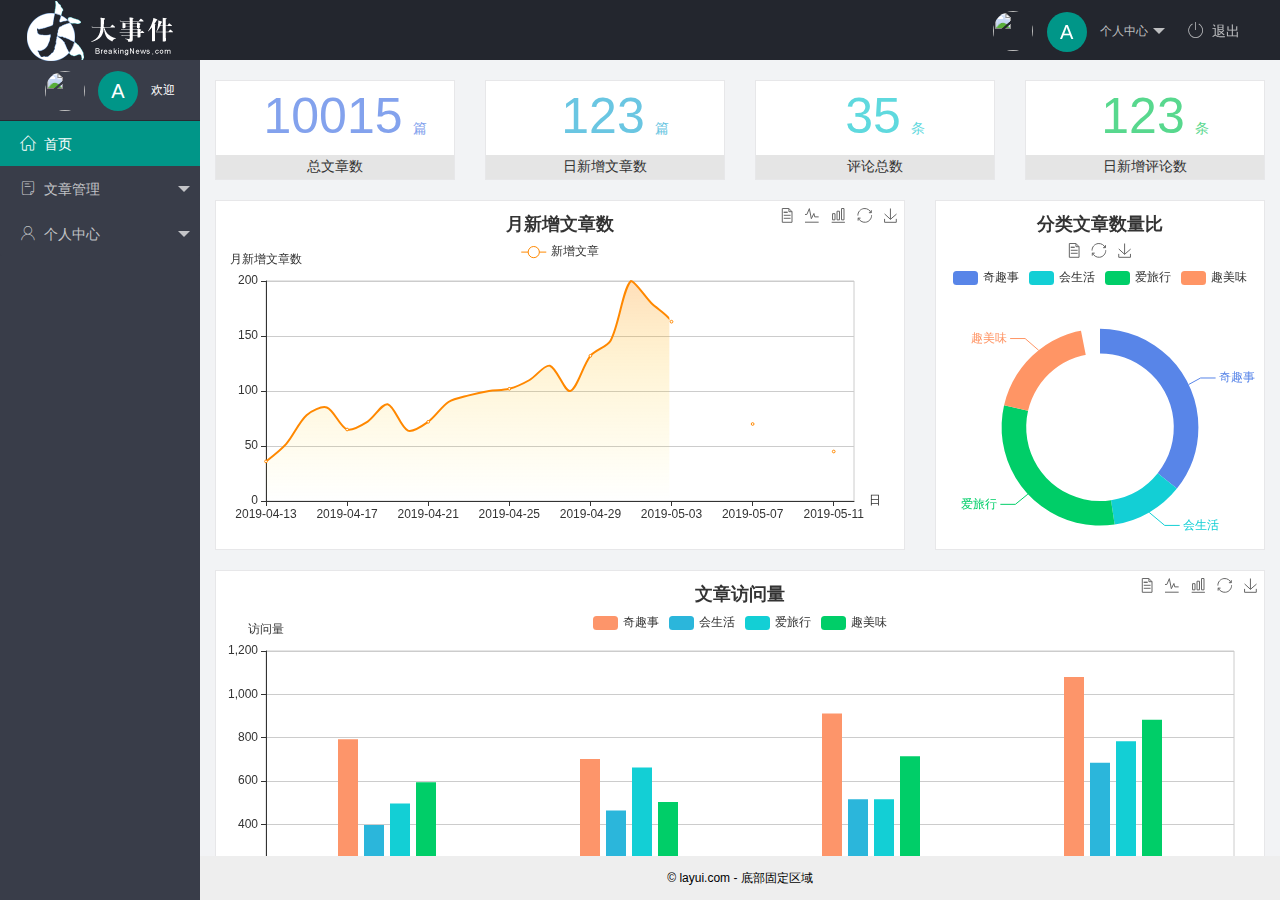
==== commit 9f43068d: "完成个人中心板块" ====
--- a/index.html
+++ b/index.html
@@ -11,6 +11,7 @@
     "
     />
     <link rel="stylesheet" href="/assets/css/index.css" />
+
     <link rel="stylesheet" href="/assets/fonts/iconfont.css" />
   </head>
   <body class="layui-layout-body">
@@ -27,9 +28,9 @@
               个人中心
             </a>
             <dl class="layui-nav-child">
-              <dd><a href="">基本资料</a></dd>
-              <dd><a href="">更换头像</a></dd>
-              <dd><a href="">修改密码</a></dd>
+              <dd><a href="/user/user_info.html" target="fm">基本资料</a></dd>
+              <dd><a href="/user/user_avatar.html" target="fm">更换头像</a></dd>
+              <dd><a href="/user/user_pwd.html" target="fm">重置密码</a></dd>
             </dl>
           </li>
           <li class="layui-nav-item">
@@ -68,13 +69,13 @@
               <a href="javascript:;"><span class="iconfont icon-user"></span>个人中心</a>
               <dl class="layui-nav-child">
                 <dd>
-                  <a href="javascript:;"><i class="layui-icon layui-icon-dialogue"></i>基本资料</a>
+                  <a href="/user/user_info.html" target="fm"><i class="layui-icon layui-icon-dialogue"></i>基本资料</a>
                 </dd>
                 <dd>
-                  <a href="javascript:;"><i class="layui-icon layui-icon-dialogue"></i>更换头像</a>
+                  <a href="/user/user_avatar.html" target="fm"><i class="layui-icon layui-icon-dialogue"></i>更换头像</a>
                 </dd>
                 <dd>
-                  <a href="javascript:;"><i class="layui-icon layui-icon-dialogue"></i>更换密码</a>
+                  <a href="/user/user_pwd.html" target="fm"><i class="layui-icon layui-icon-dialogue"></i>更换密码</a>
                 </dd>
               </dl>
             </li>
